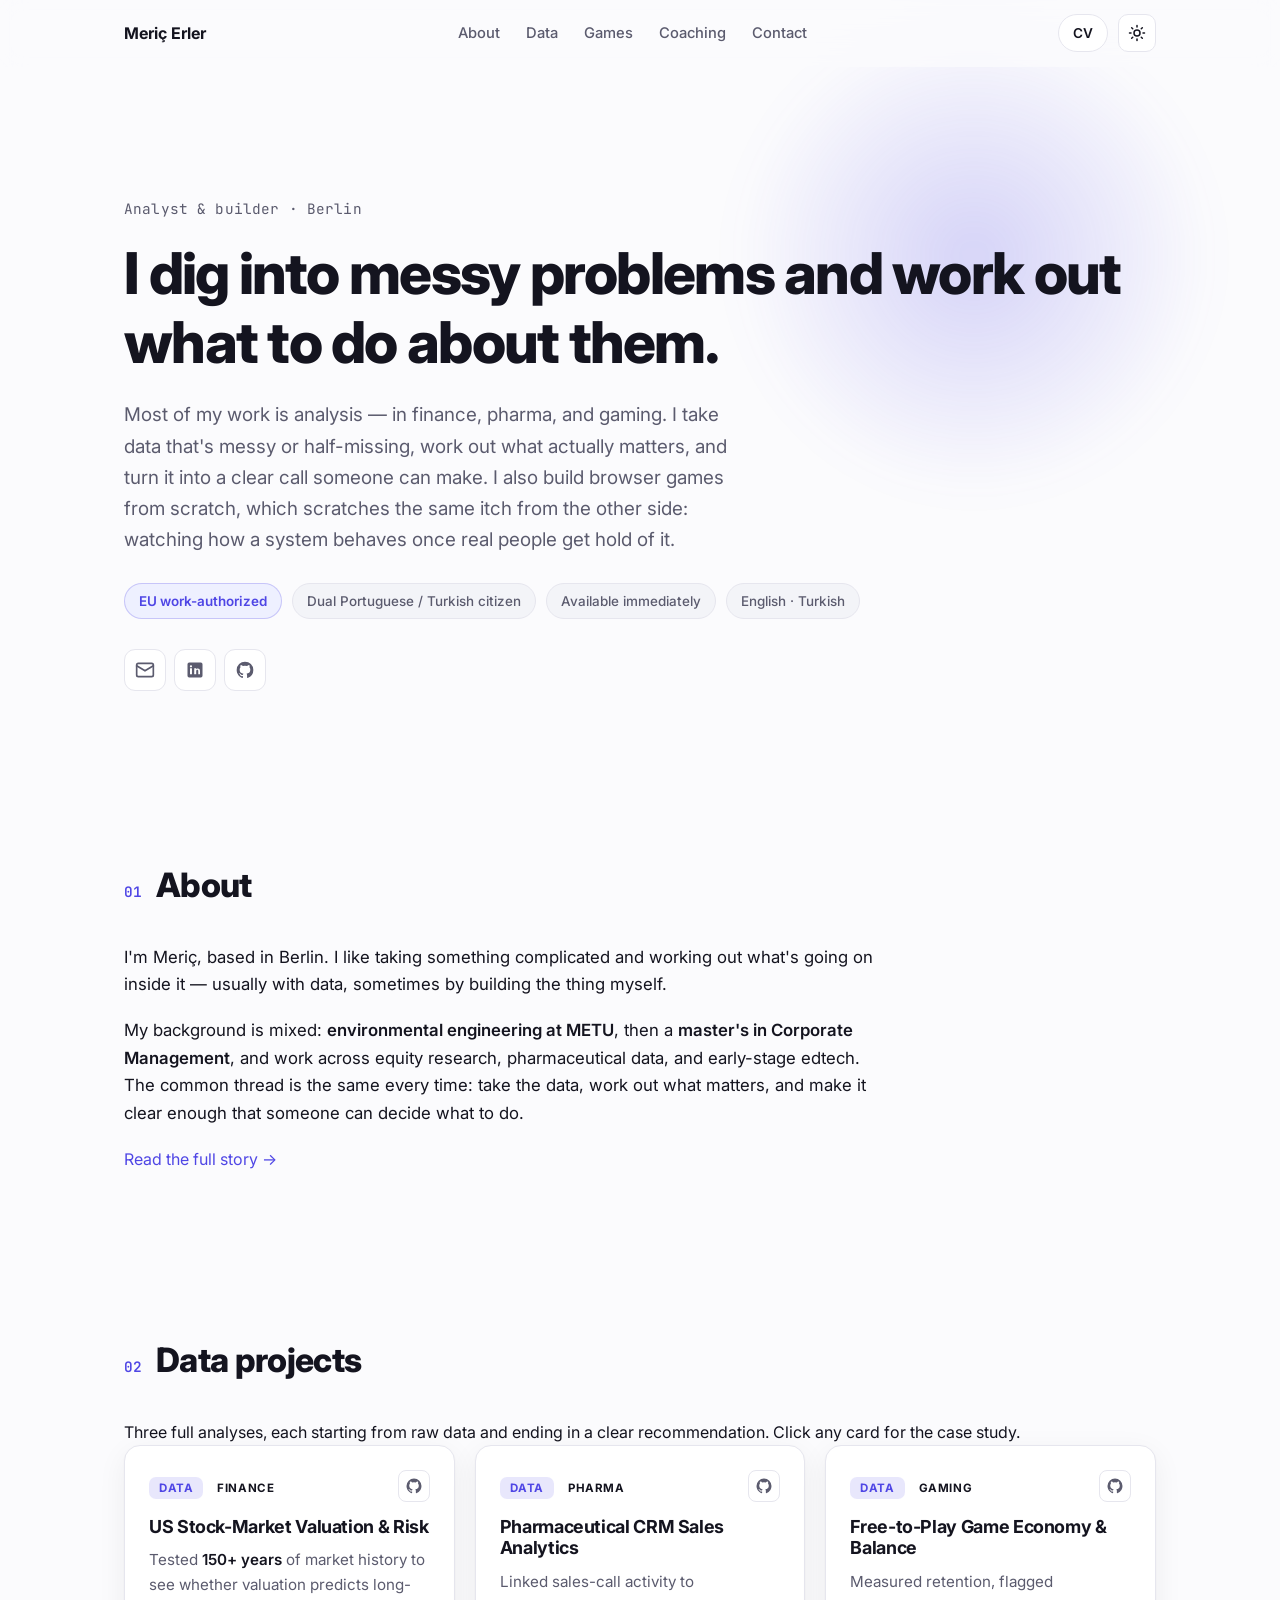
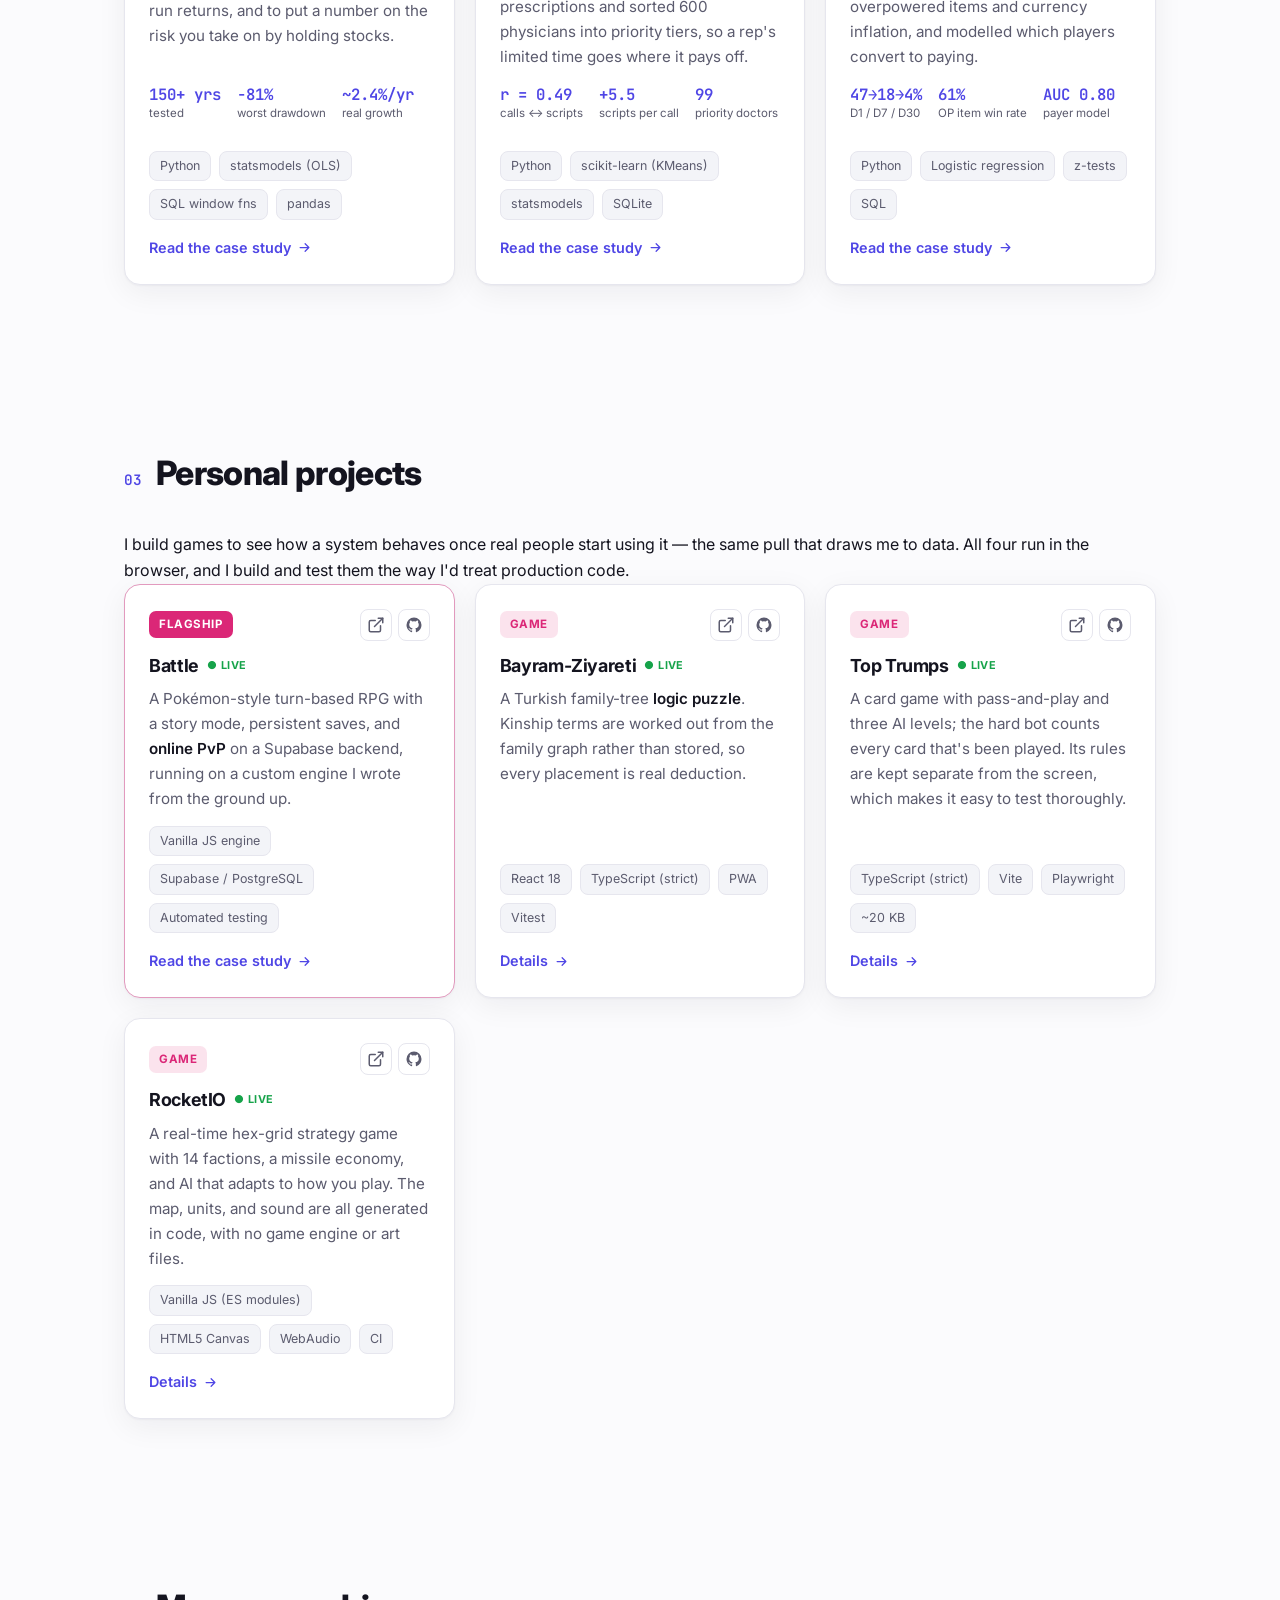
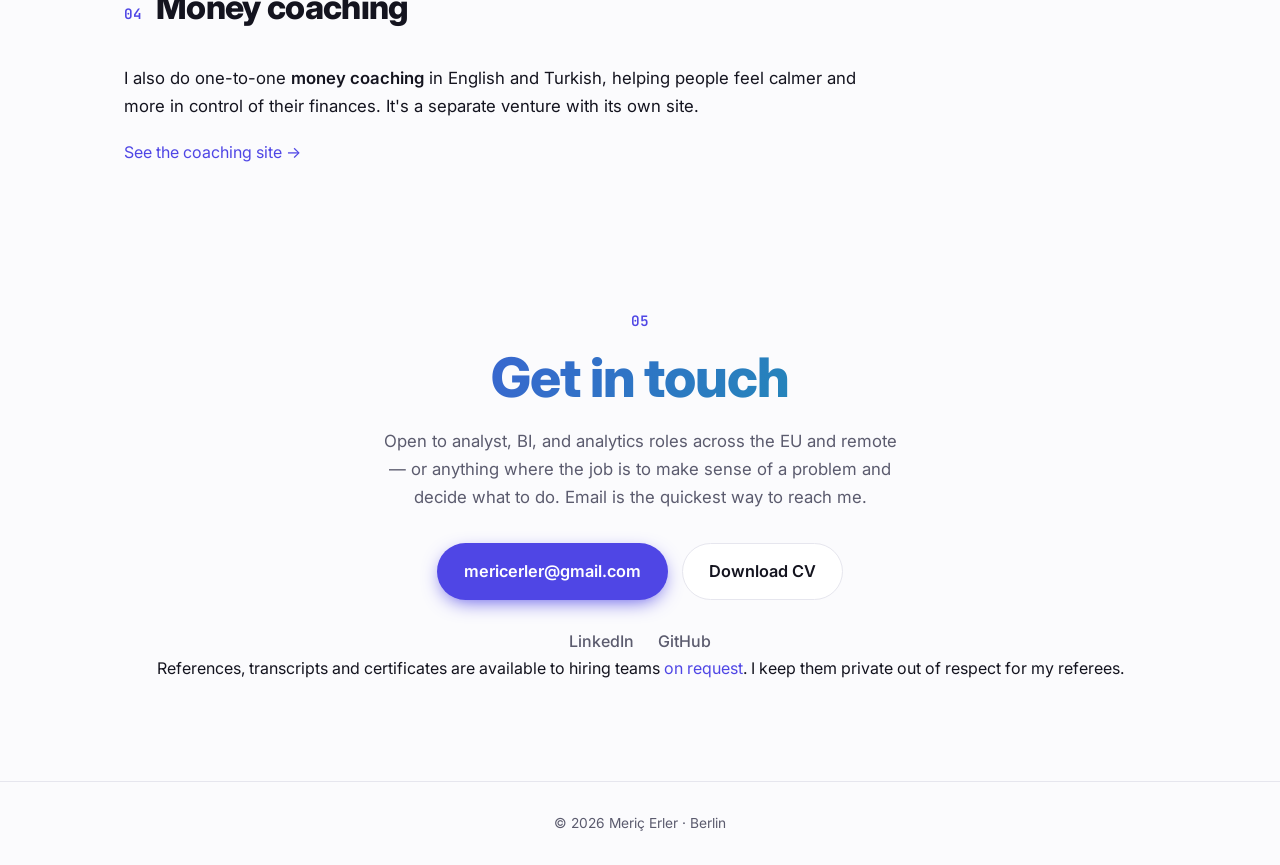
==== index.html @ ad2fe437 "Polish: resilience, CLS, nav consistency, a11y and SEO - Add <noscript> fallback so .reveal content " ====
<!DOCTYPE html>
<html lang="en" data-theme="light">
<head>
  <meta charset="UTF-8" />
  <meta name="viewport" content="width=device-width, initial-scale=1.0" />
  <title>Meriç Erler — Analyst &amp; Builder, Berlin</title>
  <meta name="description" content="Meriç Erler — analyst and builder in Berlin. Case studies in finance, pharma and gaming, plus browser games I design and build from scratch." />
  <meta name="author" content="Meriç Erler" />

  <link rel="canonical" href="https://merogith.github.io/Portfolio/" />

  <meta property="og:title" content="Meriç Erler — Analyst &amp; Builder" />
  <meta property="og:description" content="Berlin-based analyst and builder. Case studies in finance, pharma and gaming, plus browser games I design and build." />
  <meta property="og:type" content="website" />
  <meta property="og:url" content="https://merogith.github.io/Portfolio/" />
  <meta property="og:image" content="https://merogith.github.io/Portfolio/assets/og-portfolio.png" />
  <meta name="twitter:card" content="summary_large_image" />
  <meta name="twitter:title" content="Meriç Erler — Analyst &amp; Builder" />
  <meta name="twitter:description" content="Berlin-based analyst and builder. Case studies in finance, pharma and gaming, plus browser games I design and build." />
  <meta name="twitter:image" content="https://merogith.github.io/Portfolio/assets/og-portfolio.png" />

  <link rel="icon" href="data:image/svg+xml,<svg xmlns='http://www.w3.org/2000/svg' viewBox='0 0 100 100'><rect width='100' height='100' rx='20' fill='%232f6b4f'/><text x='50' y='68' font-family='Georgia,serif' font-size='44' fill='%23faf8f3' text-anchor='middle'>ME</text></svg>" />

  <!-- Set theme before first paint to avoid a flash -->
  <script>try{var t=localStorage.getItem("theme");if(t==="dark"||(!t&&window.matchMedia&&matchMedia("(prefers-color-scheme:dark)").matches)){document.documentElement.setAttribute("data-theme","dark");}}catch(e){}</script>
  <noscript><style>.reveal{opacity:1!important;transform:none!important}</style></noscript>
  <meta name="theme-color" content="#faf8f3" media="(prefers-color-scheme: light)" />
  <meta name="theme-color" content="#141418" media="(prefers-color-scheme: dark)" />

  <link rel="preconnect" href="https://fonts.googleapis.com" />
  <link rel="preconnect" href="https://fonts.gstatic.com" crossorigin />
  <link href="https://fonts.googleapis.com/css2?family=Fraunces:opsz,wght@9..144,400..600&family=Inter:wght@400;500;600;700&family=JetBrains+Mono:wght@500;600&display=swap" rel="stylesheet" />

  <link rel="stylesheet" href="styles.css" />

  <script type="application/ld+json">
  {
    "@context": "https://schema.org",
    "@type": "Person",
    "name": "Meriç Erler",
    "jobTitle": "Analyst & Builder",
    "url": "https://merogith.github.io/Portfolio/",
    "email": "mailto:mericerler@gmail.com",
    "address": { "@type": "PostalAddress", "addressLocality": "Berlin", "addressCountry": "DE" },
    "knowsLanguage": ["en", "tr"],
    "sameAs": [
      "https://www.linkedin.com/in/mericerler",
      "https://github.com/merogith"
    ]
  }
  </script>
</head>
<body>
  <a class="skip-link" href="#main">Skip to content</a>

  <!-- ===== NAV ===== -->
  <header class="nav" id="nav">
    <div class="nav__inner">
      <a href="#hero" class="nav__logo" aria-label="Meriç Erler — home">Meriç&nbsp;Erler</a>

      <nav class="nav__links" id="navLinks" aria-label="Primary">
        <a href="#about">About</a>
        <a href="#work">Data</a>
        <a href="#games">Games</a>
        <a href="#coaching">Coaching</a>
        <a href="#contact">Contact</a>
      </nav>

      <div class="nav__actions">
        <a class="btn btn--ghost btn--sm" href="master-cv.html">CV</a>
        <button class="theme-toggle" id="themeToggle" aria-label="Toggle dark mode" title="Toggle theme">
          <svg class="icon-sun" viewBox="0 0 24 24" width="18" height="18" fill="none" stroke="currentColor" stroke-width="2" stroke-linecap="round"><circle cx="12" cy="12" r="4"/><path d="M12 2v2M12 20v2M4.9 4.9l1.4 1.4M17.7 17.7l1.4 1.4M2 12h2M20 12h2M4.9 19.1l1.4-1.4M17.7 6.3l1.4-1.4"/></svg>
          <svg class="icon-moon" viewBox="0 0 24 24" width="18" height="18" fill="none" stroke="currentColor" stroke-width="2" stroke-linecap="round" stroke-linejoin="round"><path d="M21 12.8A9 9 0 1 1 11.2 3a7 7 0 0 0 9.8 9.8z"/></svg>
        </button>
        <button class="nav__burger" id="navBurger" aria-label="Open menu" aria-expanded="false">
          <span></span><span></span><span></span>
        </button>
      </div>
    </div>
  </header>

  <main id="main">

    <!-- ===== HERO ===== -->
    <section class="hero" id="hero">
      <div class="hero__inner reveal">
        <p class="hero__eyebrow">Analyst &amp; builder · Berlin</p>
        <h1 class="hero__title">
          I dig into messy problems and work out what to do about them.
        </h1>
        <p class="hero__lead">
          Most of my work is analysis — in finance, pharma, and gaming. I take data that's
          messy or half-missing, work out what actually matters, and turn it into a clear call
          someone can make. I also build browser games from scratch, which scratches the same
          itch from the other side: watching how a system behaves once real people get hold of it.
        </p>

        <div class="hero__badges">
          <span class="badge badge--ok">EU work-authorized</span>
          <span class="badge">Dual Portuguese / Turkish citizen</span>
          <span class="badge">Available immediately</span>
          <span class="badge">English · Turkish</span>
        </div>

        <ul class="hero__links" aria-label="Profiles">
          <li><a href="mailto:mericerler@gmail.com" aria-label="Email">
            <svg viewBox="0 0 24 24" width="20" height="20" fill="none" stroke="currentColor" stroke-width="2" stroke-linecap="round" stroke-linejoin="round"><rect x="2" y="4" width="20" height="16" rx="2"/><path d="m22 7-10 6L2 7"/></svg>
          </a></li>
          <li><a href="https://www.linkedin.com/in/mericerler" target="_blank" rel="noopener" aria-label="LinkedIn">
            <svg viewBox="0 0 24 24" width="20" height="20" fill="currentColor"><path d="M19 3a2 2 0 0 1 2 2v14a2 2 0 0 1-2 2H5a2 2 0 0 1-2-2V5a2 2 0 0 1 2-2h14zM8.34 17V9.99H6v7.01h2.34zM7.17 8.96a1.36 1.36 0 1 0 0-2.72 1.36 1.36 0 0 0 0 2.72zM18 17v-3.84c0-2.05-1.1-3-2.56-3-1.18 0-1.71.65-2 1.11V9.99H11.1c.03.66 0 7.01 0 7.01h2.34v-3.91c0-.21.02-.42.08-.57.17-.42.55-.86 1.2-.86.85 0 1.19.64 1.19 1.59V17H18z"/></svg>
          </a></li>
          <li><a href="https://github.com/merogith" target="_blank" rel="noopener" aria-label="GitHub">
            <svg viewBox="0 0 24 24" width="20" height="20" fill="currentColor"><path d="M12 2A10 10 0 0 0 2 12c0 4.42 2.87 8.17 6.84 9.5.5.09.66-.22.66-.48v-1.7c-2.78.6-3.37-1.34-3.37-1.34-.45-1.16-1.11-1.47-1.11-1.47-.91-.62.07-.6.07-.6 1 .07 1.53 1.03 1.53 1.03.89 1.53 2.34 1.09 2.91.83.09-.65.35-1.09.63-1.34-2.22-.25-4.55-1.11-4.55-4.94 0-1.09.39-1.98 1.03-2.68-.1-.25-.45-1.27.1-2.65 0 0 .84-.27 2.75 1.02a9.56 9.56 0 0 1 5 0c1.91-1.29 2.75-1.02 2.75-1.02.55 1.38.2 2.4.1 2.65.64.7 1.03 1.59 1.03 2.68 0 3.84-2.34 4.69-4.57 4.94.36.31.68.92.68 1.85v2.74c0 .27.16.58.67.48A10 10 0 0 0 22 12 10 10 0 0 0 12 2z"/></svg>
          </a></li>
        </ul>
      </div>
    </section>

    <!-- ===== NAV CARDS (jump to the sections below) ===== -->
    <!-- ===== ABOUT (brief → full story) ===== -->
    <section class="section" id="about">
      <div class="section__head reveal">
        <span class="section__num">01</span>
        <h2 class="section__title">About</h2>
      </div>
      <div class="about reveal">
        <div class="about__body">
          <p>
            I'm Meriç, based in Berlin. I like taking something complicated and working out
            what's going on inside it — usually with data, sometimes by building the thing myself.
          </p>
          <p>
            My background is mixed: <strong>environmental engineering at METU</strong>, then a
            <strong>master's in Corporate Management</strong>, and work across equity research,
            pharmaceutical data, and early-stage edtech. The common thread is the same every
            time: take the data, work out what matters, and make it clear enough that someone
            can decide what to do.
          </p>
        </div>
        <p class="about__more"><a class="inline-link" href="about.html">Read the full story →</a></p>
      </div>
    </section>

    <!-- ===== DATA PROJECTS ===== -->
    <section class="section" id="work">
      <div class="section__head reveal">
        <span class="section__num">02</span>
        <h2 class="section__title">Data projects</h2>
      </div>

      <p class="work__intro reveal">
        Three full analyses, each starting from raw data and ending in a clear recommendation.
        Click any card for the case study.
      </p>

      <div class="cards">

        <article class="card reveal">
          <div class="card__top">
            <div class="card__tags">
              <span class="card__tag card__tag--data">Data</span>
              <span class="card__tag card__tag--finance">Finance</span>
            </div>
            <a class="card__ext" href="https://github.com/merogith/DataAnalysis/tree/main/project-3-finance" target="_blank" rel="noopener" aria-label="View on GitHub">
              <svg viewBox="0 0 24 24" width="18" height="18" fill="currentColor"><path d="M12 2A10 10 0 0 0 2 12c0 4.42 2.87 8.17 6.84 9.5.5.09.66-.22.66-.48v-1.7c-2.78.6-3.37-1.34-3.37-1.34-.45-1.16-1.11-1.47-1.11-1.47-.91-.62.07-.6.07-.6 1 .07 1.53 1.03 1.53 1.03.89 1.53 2.34 1.09 2.91.83.09-.65.35-1.09.63-1.34-2.22-.25-4.55-1.11-4.55-4.94 0-1.09.39-1.98 1.03-2.68-.1-.25-.45-1.27.1-2.65 0 0 .84-.27 2.75 1.02a9.56 9.56 0 0 1 5 0c1.91-1.29 2.75-1.02 2.75-1.02.55 1.38.2 2.4.1 2.65.64.7 1.03 1.59 1.03 2.68 0 3.84-2.34 4.69-4.57 4.94.36.31.68.92.68 1.85v2.74c0 .27.16.58.67.48A10 10 0 0 0 22 12 10 10 0 0 0 12 2z"/></svg>
            </a>
          </div>
          <h3 class="card__title"><a href="projects/stock-market.html">US Stock-Market Valuation &amp; Risk</a></h3>
          <p class="card__desc">Tested <strong>150+ years</strong> of market history to see whether valuation predicts long-run returns, and to put a number on the risk you take on by holding stocks.</p>
          <div class="card__stats">
            <span class="stat"><b>150+ yrs</b>tested</span>
            <span class="stat"><b>−81%</b>worst drawdown</span>
            <span class="stat"><b>~2.4%/yr</b>real growth</span>
          </div>
          <ul class="tags tags--sm">
            <li>Python</li><li>statsmodels (OLS)</li><li>SQL window fns</li><li>pandas</li>
          </ul>
          <a class="card__more" href="projects/stock-market.html">Read the case study
            <svg viewBox="0 0 24 24" width="15" height="15" fill="none" stroke="currentColor" stroke-width="2" stroke-linecap="round" stroke-linejoin="round"><path d="M5 12h14M13 6l6 6-6 6"/></svg>
          </a>
        </article>

        <article class="card reveal">
          <div class="card__top">
            <div class="card__tags">
              <span class="card__tag card__tag--data">Data</span>
              <span class="card__tag card__tag--pharma">Pharma</span>
            </div>
            <a class="card__ext" href="https://github.com/merogith/DataAnalysis/tree/main/project-1-pharma-crm" target="_blank" rel="noopener" aria-label="View on GitHub">
              <svg viewBox="0 0 24 24" width="18" height="18" fill="currentColor"><path d="M12 2A10 10 0 0 0 2 12c0 4.42 2.87 8.17 6.84 9.5.5.09.66-.22.66-.48v-1.7c-2.78.6-3.37-1.34-3.37-1.34-.45-1.16-1.11-1.47-1.11-1.47-.91-.62.07-.6.07-.6 1 .07 1.53 1.03 1.53 1.03.89 1.53 2.34 1.09 2.91.83.09-.65.35-1.09.63-1.34-2.22-.25-4.55-1.11-4.55-4.94 0-1.09.39-1.98 1.03-2.68-.1-.25-.45-1.27.1-2.65 0 0 .84-.27 2.75 1.02a9.56 9.56 0 0 1 5 0c1.91-1.29 2.75-1.02 2.75-1.02.55 1.38.2 2.4.1 2.65.64.7 1.03 1.59 1.03 2.68 0 3.84-2.34 4.69-4.57 4.94.36.31.68.92.68 1.85v2.74c0 .27.16.58.67.48A10 10 0 0 0 22 12 10 10 0 0 0 12 2z"/></svg>
            </a>
          </div>
          <h3 class="card__title"><a href="projects/pharma-crm.html">Pharmaceutical CRM Sales Analytics</a></h3>
          <p class="card__desc">Linked sales-call activity to prescriptions and sorted 600 physicians into priority tiers, so a rep's limited time goes where it pays off.</p>
          <div class="card__stats">
            <span class="stat"><b>r = 0.49</b>calls ↔ scripts</span>
            <span class="stat"><b>+5.5</b>scripts per call</span>
            <span class="stat"><b>99</b>priority doctors</span>
          </div>
          <ul class="tags tags--sm">
            <li>Python</li><li>scikit-learn (KMeans)</li><li>statsmodels</li><li>SQLite</li>
          </ul>
          <a class="card__more" href="projects/pharma-crm.html">Read the case study
            <svg viewBox="0 0 24 24" width="15" height="15" fill="none" stroke="currentColor" stroke-width="2" stroke-linecap="round" stroke-linejoin="round"><path d="M5 12h14M13 6l6 6-6 6"/></svg>
          </a>
        </article>

        <article class="card reveal">
          <div class="card__top">
            <div class="card__tags">
              <span class="card__tag card__tag--data">Data</span>
              <span class="card__tag card__tag--gaming">Gaming</span>
            </div>
            <a class="card__ext" href="https://github.com/merogith/DataAnalysis/tree/main/project-2-game-economy" target="_blank" rel="noopener" aria-label="View on GitHub">
              <svg viewBox="0 0 24 24" width="18" height="18" fill="currentColor"><path d="M12 2A10 10 0 0 0 2 12c0 4.42 2.87 8.17 6.84 9.5.5.09.66-.22.66-.48v-1.7c-2.78.6-3.37-1.34-3.37-1.34-.45-1.16-1.11-1.47-1.11-1.47-.91-.62.07-.6.07-.6 1 .07 1.53 1.03 1.53 1.03.89 1.53 2.34 1.09 2.91.83.09-.65.35-1.09.63-1.34-2.22-.25-4.55-1.11-4.55-4.94 0-1.09.39-1.98 1.03-2.68-.1-.25-.45-1.27.1-2.65 0 0 .84-.27 2.75 1.02a9.56 9.56 0 0 1 5 0c1.91-1.29 2.75-1.02 2.75-1.02.55 1.38.2 2.4.1 2.65.64.7 1.03 1.59 1.03 2.68 0 3.84-2.34 4.69-4.57 4.94.36.31.68.92.68 1.85v2.74c0 .27.16.58.67.48A10 10 0 0 0 22 12 10 10 0 0 0 12 2z"/></svg>
            </a>
          </div>
          <h3 class="card__title"><a href="projects/game-economy.html">Free-to-Play Game Economy &amp; Balance</a></h3>
          <p class="card__desc">Measured retention, flagged overpowered items and currency inflation, and modelled which players convert to paying.</p>
          <div class="card__stats">
            <span class="stat"><b>47→18→4%</b>D1 / D7 / D30</span>
            <span class="stat"><b>61%</b>OP item win rate</span>
            <span class="stat"><b>AUC 0.80</b>payer model</span>
          </div>
          <ul class="tags tags--sm">
            <li>Python</li><li>Logistic regression</li><li>z-tests</li><li>SQL</li>
          </ul>
          <a class="card__more" href="projects/game-economy.html">Read the case study
            <svg viewBox="0 0 24 24" width="15" height="15" fill="none" stroke="currentColor" stroke-width="2" stroke-linecap="round" stroke-linejoin="round"><path d="M5 12h14M13 6l6 6-6 6"/></svg>
          </a>
        </article>
      </div>
    </section>

    <!-- ===== PERSONAL PROJECTS / GAMES ===== -->
    <section class="section" id="games">
      <div class="section__head reveal">
        <span class="section__num">03</span>
        <h2 class="section__title">Personal projects</h2>
      </div>
      <p class="work__intro reveal">
        I build games to see how a system behaves once real people start using it — the same
        pull that draws me to data. All four run in the browser, and I build and test them the
        way I'd treat production code.
      </p>
      <div class="cards">

        <article class="card card--flagship reveal">
          <div class="card__top">
            <span class="card__tag card__tag--game">Flagship</span>
            <div class="card__links">
              <a class="card__ext" href="https://merogith.github.io/battle/battle.html" target="_blank" rel="noopener" aria-label="Play live demo">
                <svg viewBox="0 0 24 24" width="18" height="18" fill="none" stroke="currentColor" stroke-width="2" stroke-linecap="round" stroke-linejoin="round"><path d="M18 13v6a2 2 0 0 1-2 2H5a2 2 0 0 1-2-2V8a2 2 0 0 1 2-2h6"/><path d="M15 3h6v6"/><path d="M10 14 21 3"/></svg>
              </a>
              <a class="card__ext" href="https://github.com/merogith/battle" target="_blank" rel="noopener" aria-label="View on GitHub">
                <svg viewBox="0 0 24 24" width="18" height="18" fill="currentColor"><path d="M12 2A10 10 0 0 0 2 12c0 4.42 2.87 8.17 6.84 9.5.5.09.66-.22.66-.48v-1.7c-2.78.6-3.37-1.34-3.37-1.34-.45-1.16-1.11-1.47-1.11-1.47-.91-.62.07-.6.07-.6 1 .07 1.53 1.03 1.53 1.03.89 1.53 2.34 1.09 2.91.83.09-.65.35-1.09.63-1.34-2.22-.25-4.55-1.11-4.55-4.94 0-1.09.39-1.98 1.03-2.68-.1-.25-.45-1.27.1-2.65 0 0 .84-.27 2.75 1.02a9.56 9.56 0 0 1 5 0c1.91-1.29 2.75-1.02 2.75-1.02.55 1.38.2 2.4.1 2.65.64.7 1.03 1.59 1.03 2.68 0 3.84-2.34 4.69-4.57 4.94.36.31.68.92.68 1.85v2.74c0 .27.16.58.67.48A10 10 0 0 0 22 12 10 10 0 0 0 12 2z"/></svg>
              </a>
            </div>
          </div>
          <h4 class="card__title"><a href="projects/battle.html">Battle</a> <span class="card__live">● live</span></h4>
          <p class="card__desc">A Pokémon-style turn-based RPG with a story mode, persistent saves, and <strong>online PvP</strong> on a Supabase backend, running on a custom engine I wrote from the ground up.</p>
          <ul class="tags tags--sm">
            <li>Vanilla JS engine</li><li>Supabase / PostgreSQL</li><li>Automated testing</li>
          </ul>
          <a class="card__more" href="projects/battle.html">Read the case study
            <svg viewBox="0 0 24 24" width="15" height="15" fill="none" stroke="currentColor" stroke-width="2" stroke-linecap="round" stroke-linejoin="round"><path d="M5 12h14M13 6l6 6-6 6"/></svg>
          </a>
        </article>

        <article class="card reveal">
          <div class="card__top">
            <span class="card__tag card__tag--game">Game</span>
            <div class="card__links">
              <a class="card__ext" href="https://merogith.github.io/Bayram-Ziyareti/" target="_blank" rel="noopener" aria-label="Play live demo">
                <svg viewBox="0 0 24 24" width="18" height="18" fill="none" stroke="currentColor" stroke-width="2" stroke-linecap="round" stroke-linejoin="round"><path d="M18 13v6a2 2 0 0 1-2 2H5a2 2 0 0 1-2-2V8a2 2 0 0 1 2-2h6"/><path d="M15 3h6v6"/><path d="M10 14 21 3"/></svg>
              </a>
              <a class="card__ext" href="https://github.com/merogith/Bayram-Ziyareti" target="_blank" rel="noopener" aria-label="View on GitHub">
                <svg viewBox="0 0 24 24" width="18" height="18" fill="currentColor"><path d="M12 2A10 10 0 0 0 2 12c0 4.42 2.87 8.17 6.84 9.5.5.09.66-.22.66-.48v-1.7c-2.78.6-3.37-1.34-3.37-1.34-.45-1.16-1.11-1.47-1.11-1.47-.91-.62.07-.6.07-.6 1 .07 1.53 1.03 1.53 1.03.89 1.53 2.34 1.09 2.91.83.09-.65.35-1.09.63-1.34-2.22-.25-4.55-1.11-4.55-4.94 0-1.09.39-1.98 1.03-2.68-.1-.25-.45-1.27.1-2.65 0 0 .84-.27 2.75 1.02a9.56 9.56 0 0 1 5 0c1.91-1.29 2.75-1.02 2.75-1.02.55 1.38.2 2.4.1 2.65.64.7 1.03 1.59 1.03 2.68 0 3.84-2.34 4.69-4.57 4.94.36.31.68.92.68 1.85v2.74c0 .27.16.58.67.48A10 10 0 0 0 22 12 10 10 0 0 0 12 2z"/></svg>
              </a>
            </div>
          </div>
          <h4 class="card__title"><a href="projects/bayram-ziyareti.html">Bayram-Ziyareti</a> <span class="card__live">● live</span></h4>
          <p class="card__desc">A Turkish family-tree <strong>logic puzzle</strong>. Kinship terms are worked out from the family graph rather than stored, so every placement is real deduction.</p>
          <ul class="tags tags--sm">
            <li>React 18</li><li>TypeScript (strict)</li><li>PWA</li><li>Vitest</li>
          </ul>
          <a class="card__more" href="projects/bayram-ziyareti.html">Details
            <svg viewBox="0 0 24 24" width="15" height="15" fill="none" stroke="currentColor" stroke-width="2" stroke-linecap="round" stroke-linejoin="round"><path d="M5 12h14M13 6l6 6-6 6"/></svg>
          </a>
        </article>

        <article class="card reveal">
          <div class="card__top">
            <span class="card__tag card__tag--game">Game</span>
            <div class="card__links">
              <a class="card__ext" href="https://merogith.github.io/Toptrumps/" target="_blank" rel="noopener" aria-label="Play live demo">
                <svg viewBox="0 0 24 24" width="18" height="18" fill="none" stroke="currentColor" stroke-width="2" stroke-linecap="round" stroke-linejoin="round"><path d="M18 13v6a2 2 0 0 1-2 2H5a2 2 0 0 1-2-2V8a2 2 0 0 1 2-2h6"/><path d="M15 3h6v6"/><path d="M10 14 21 3"/></svg>
              </a>
              <a class="card__ext" href="https://github.com/merogith/Toptrumps" target="_blank" rel="noopener" aria-label="View on GitHub">
                <svg viewBox="0 0 24 24" width="18" height="18" fill="currentColor"><path d="M12 2A10 10 0 0 0 2 12c0 4.42 2.87 8.17 6.84 9.5.5.09.66-.22.66-.48v-1.7c-2.78.6-3.37-1.34-3.37-1.34-.45-1.16-1.11-1.47-1.11-1.47-.91-.62.07-.6.07-.6 1 .07 1.53 1.03 1.53 1.03.89 1.53 2.34 1.09 2.91.83.09-.65.35-1.09.63-1.34-2.22-.25-4.55-1.11-4.55-4.94 0-1.09.39-1.98 1.03-2.68-.1-.25-.45-1.27.1-2.65 0 0 .84-.27 2.75 1.02a9.56 9.56 0 0 1 5 0c1.91-1.29 2.75-1.02 2.75-1.02.55 1.38.2 2.4.1 2.65.64.7 1.03 1.59 1.03 2.68 0 3.84-2.34 4.69-4.57 4.94.36.31.68.92.68 1.85v2.74c0 .27.16.58.67.48A10 10 0 0 0 22 12 10 10 0 0 0 12 2z"/></svg>
              </a>
            </div>
          </div>
          <h4 class="card__title"><a href="projects/toptrumps.html">Top Trumps</a> <span class="card__live">● live</span></h4>
          <p class="card__desc">A card game with pass-and-play and three AI levels; the hard bot counts every card that's been played. Its rules are kept separate from the screen, which makes it easy to test thoroughly.</p>
          <ul class="tags tags--sm">
            <li>TypeScript (strict)</li><li>Vite</li><li>Playwright</li><li>~20 KB</li>
          </ul>
          <a class="card__more" href="projects/toptrumps.html">Details
            <svg viewBox="0 0 24 24" width="15" height="15" fill="none" stroke="currentColor" stroke-width="2" stroke-linecap="round" stroke-linejoin="round"><path d="M5 12h14M13 6l6 6-6 6"/></svg>
          </a>
        </article>

        <article class="card reveal">
          <div class="card__top">
            <span class="card__tag card__tag--game">Game</span>
            <div class="card__links">
              <a class="card__ext" href="https://merogith.github.io/rocketio/" target="_blank" rel="noopener" aria-label="Play live demo">
                <svg viewBox="0 0 24 24" width="18" height="18" fill="none" stroke="currentColor" stroke-width="2" stroke-linecap="round" stroke-linejoin="round"><path d="M18 13v6a2 2 0 0 1-2 2H5a2 2 0 0 1-2-2V8a2 2 0 0 1 2-2h6"/><path d="M15 3h6v6"/><path d="M10 14 21 3"/></svg>
              </a>
              <a class="card__ext" href="https://github.com/merogith/rocketio" target="_blank" rel="noopener" aria-label="View on GitHub">
                <svg viewBox="0 0 24 24" width="18" height="18" fill="currentColor"><path d="M12 2A10 10 0 0 0 2 12c0 4.42 2.87 8.17 6.84 9.5.5.09.66-.22.66-.48v-1.7c-2.78.6-3.37-1.34-3.37-1.34-.45-1.16-1.11-1.47-1.11-1.47-.91-.62.07-.6.07-.6 1 .07 1.53 1.03 1.53 1.03.89 1.53 2.34 1.09 2.91.83.09-.65.35-1.09.63-1.34-2.22-.25-4.55-1.11-4.55-4.94 0-1.09.39-1.98 1.03-2.68-.1-.25-.45-1.27.1-2.65 0 0 .84-.27 2.75 1.02a9.56 9.56 0 0 1 5 0c1.91-1.29 2.75-1.02 2.75-1.02.55 1.38.2 2.4.1 2.65.64.7 1.03 1.59 1.03 2.68 0 3.84-2.34 4.69-4.57 4.94.36.31.68.92.68 1.85v2.74c0 .27.16.58.67.48A10 10 0 0 0 22 12 10 10 0 0 0 12 2z"/></svg>
              </a>
            </div>
          </div>
          <h4 class="card__title"><a href="projects/rocketio.html">RocketIO</a> <span class="card__live">● live</span></h4>
          <p class="card__desc">A real-time hex-grid strategy game with 14 factions, a missile economy, and AI that adapts to how you play. The map, units, and sound are all generated in code, with no game engine or art files.</p>
          <ul class="tags tags--sm">
            <li>Vanilla JS (ES modules)</li><li>HTML5 Canvas</li><li>WebAudio</li><li>CI</li>
          </ul>
          <a class="card__more" href="projects/rocketio.html">Details
            <svg viewBox="0 0 24 24" width="15" height="15" fill="none" stroke="currentColor" stroke-width="2" stroke-linecap="round" stroke-linejoin="round"><path d="M5 12h14M13 6l6 6-6 6"/></svg>
          </a>
        </article>
      </div>
    </section>

    <!-- ===== FINANCIAL COACHING (brief mention; full site is separate) ===== -->
    <section class="section" id="coaching">
      <div class="section__head reveal">
        <span class="section__num">04</span>
        <h2 class="section__title">Money coaching</h2>
      </div>
      <div class="about reveal">
        <div class="about__body">
          <p>
            I also do one-to-one <strong>money coaching</strong> in English and Turkish, helping
            people feel calmer and more in control of their finances. It's a separate venture
            with its own site.
          </p>
        </div>
        <p class="about__more"><a class="inline-link" href="https://merogith.github.io/Coaching/" target="_blank" rel="noopener">See the coaching site →</a></p>
      </div>
    </section>

    <!-- ===== CONTACT ===== -->
    <section class="section section--contact" id="contact">
      <div class="contact reveal">
        <span class="section__num">05</span>
        <h2 class="contact__title">Get in touch</h2>
        <p class="contact__lead">
          Open to analyst, BI, and analytics roles across the EU and remote — or anything where
          the job is to make sense of a problem and decide what to do. Email is the quickest way
          to reach me.
        </p>
        <div class="contact__actions">
          <a class="btn btn--primary btn--lg" href="mailto:mericerler@gmail.com">mericerler@gmail.com</a>
          <a class="btn btn--ghost btn--lg" href="assets/CV_Meric_Erler.pdf" target="_blank" rel="noopener">Download CV</a>
        </div>
        <ul class="contact__links">
          <li><a href="https://www.linkedin.com/in/mericerler" target="_blank" rel="noopener">LinkedIn</a></li>
          <li><a href="https://github.com/merogith" target="_blank" rel="noopener">GitHub</a></li>
        </ul>
        <p class="contact__fineprint">
          References, transcripts and certificates are available to hiring teams
          <a class="inline-link" href="mailto:mericerler@gmail.com?subject=Document%20request">on request</a>.
          I keep them private out of respect for my referees.
        </p>
      </div>
    </section>
  </main>

  <footer class="footer">
    <p>© <span id="year">2026</span> Meriç Erler · Berlin</p>
  </footer>

  <script src="script.js" defer></script>
</body>
</html>
---- styles.css ----
/* ============================================================
   Meriç Erler — portfolio
   Vanilla CSS, no build step. Themeable via CSS variables.
   ============================================================ */

:root {
  --bg: #fbfbfd;
  --surface: #ffffff;
  --surface-2: #f3f4f8;
  --text: #14141f;
  --muted: #5b5b6e;
  --border: #e6e6ee;
  --accent: #4f46e5;
  --accent-soft: #eef0ff;
  --accent-2: #0ea5a4;
  --data: #4f46e5;
  --game: #db2777;
  --research: #0ea5a4;
  --eng: #d97706;
  --shadow: 0 1px 2px rgba(20,20,40,.04), 0 8px 30px rgba(20,20,40,.06);
  --shadow-lg: 0 12px 40px rgba(20,20,40,.12);

  --max: 1080px;
  --radius: 16px;
  --radius-sm: 10px;
  --font: "Inter", system-ui, -apple-system, "Segoe UI", Roboto, sans-serif;
  --mono: "JetBrains Mono", ui-monospace, "SFMono-Regular", Menlo, monospace;
}

[data-theme="dark"] {
  --bg: #0c0c14;
  --surface: #14141f;
  --surface-2: #1b1b2a;
  --text: #ecedf5;
  --muted: #9a9ab0;
  --border: #25253a;
  --accent: #818cf8;
  --accent-soft: #1d1d36;
  --accent-2: #2dd4bf;
  --data: #818cf8;
  --game: #f472b6;
  --research: #2dd4bf;
  --eng: #fbbf24;
  --shadow: 0 1px 2px rgba(0,0,0,.3), 0 8px 30px rgba(0,0,0,.35);
  --shadow-lg: 0 12px 40px rgba(0,0,0,.5);
}

* { box-sizing: border-box; margin: 0; padding: 0; }

html { scroll-behavior: smooth; scroll-padding-top: 90px; }

body {
  font-family: var(--font);
  background: var(--bg);
  color: var(--text);
  line-height: 1.65;
  -webkit-font-smoothing: antialiased;
  text-rendering: optimizeLegibility;
  transition: background .3s ease, color .3s ease;
}

@media (prefers-reduced-motion: reduce) {
  html { scroll-behavior: auto; }
  * { transition: none !important; animation: none !important; }
}

a { color: inherit; text-decoration: none; }
h1, h2, h3, h4 { line-height: 1.2; letter-spacing: -0.02em; }

.skip-link {
  position: absolute; left: -999px; top: 0; z-index: 1000;
  background: var(--accent); color: #fff; padding: 10px 16px; border-radius: 0 0 8px 0;
}
.skip-link:focus { left: 0; }

.grad {
  background: linear-gradient(120deg, var(--accent), var(--accent-2));
  -webkit-background-clip: text; background-clip: text;
  -webkit-text-fill-color: transparent; color: transparent;
}

/* ===== Buttons ===== */
.btn {
  display: inline-flex; align-items: center; gap: 8px;
  padding: 11px 20px; border-radius: 999px;
  font-weight: 600; font-size: .95rem; cursor: pointer;
  border: 1px solid transparent; transition: transform .15s ease, box-shadow .2s ease, background .2s ease, border-color .2s ease;
  white-space: nowrap;
}
.btn:active { transform: translateY(1px); }
.btn--primary { background: var(--accent); color: #fff; box-shadow: 0 6px 20px -6px var(--accent); }
.btn--primary:hover { transform: translateY(-2px); box-shadow: 0 12px 26px -8px var(--accent); }
.btn--ghost { background: var(--surface); color: var(--text); border-color: var(--border); }
.btn--ghost:hover { border-color: var(--accent); color: var(--accent); transform: translateY(-2px); }
.btn--sm { padding: 7px 14px; font-size: .85rem; }
.btn--lg { padding: 14px 26px; font-size: 1.02rem; }

/* ===== Nav ===== */
.nav {
  position: sticky; top: 0; z-index: 100;
  backdrop-filter: saturate(160%) blur(12px);
  background: color-mix(in srgb, var(--bg) 82%, transparent);
  border-bottom: 1px solid transparent;
  transition: border-color .3s ease, background .3s ease;
}
.nav.is-scrolled { border-bottom-color: var(--border); }
.nav__inner {
  max-width: var(--max); margin: 0 auto; padding: 14px 24px;
  display: flex; align-items: center; justify-content: space-between; gap: 20px;
}
.nav__logo { display: flex; align-items: center; gap: 10px; font-weight: 700; }
.nav__mark {
  display: grid; place-items: center; width: 34px; height: 34px; border-radius: 9px;
  background: linear-gradient(135deg, var(--accent), var(--accent-2)); color: #fff;
  font-size: .82rem; font-weight: 800; letter-spacing: .02em;
}
.nav__links { display: flex; gap: 26px; }
.nav__links a {
  font-size: .92rem; color: var(--muted); font-weight: 500; position: relative; padding: 4px 0;
}
.nav__links a:hover { color: var(--text); }
.nav__links a::after {
  content: ""; position: absolute; left: 0; bottom: -2px; height: 2px; width: 0;
  background: var(--accent); transition: width .25s ease;
}
.nav__links a:hover::after { width: 100%; }
.nav__actions { display: flex; align-items: center; gap: 10px; }

.theme-toggle {
  display: grid; place-items: center; width: 38px; height: 38px;
  border-radius: 10px; border: 1px solid var(--border); background: var(--surface);
  color: var(--text); cursor: pointer; transition: border-color .2s, color .2s;
}
.theme-toggle:hover { border-color: var(--accent); color: var(--accent); }
.icon-moon { display: none; }
[data-theme="dark"] .icon-sun { display: none; }
[data-theme="dark"] .icon-moon { display: block; }

.nav__burger { display: none; flex-direction: column; gap: 5px; background: none; border: 0; cursor: pointer; padding: 8px; }
.nav__burger span { width: 22px; height: 2px; background: var(--text); border-radius: 2px; transition: .25s; }
.nav__burger[aria-expanded="true"] span:nth-child(1) { transform: translateY(7px) rotate(45deg); }
.nav__burger[aria-expanded="true"] span:nth-child(2) { opacity: 0; }
.nav__burger[aria-expanded="true"] span:nth-child(3) { transform: translateY(-7px) rotate(-45deg); }

/* ===== Layout ===== */
.section { max-width: var(--max); margin: 0 auto; padding: 84px 24px; }
.section__head { display: flex; align-items: baseline; gap: 14px; margin-bottom: 38px; }
.section__num { font-family: var(--mono); color: var(--accent); font-size: .9rem; font-weight: 600; }
.section__title { font-size: clamp(1.6rem, 3.5vw, 2.1rem); font-weight: 800; }

/* ===== Hero ===== */
.hero {
  max-width: var(--max); margin: 0 auto; padding: clamp(70px, 11vw, 130px) 24px clamp(50px, 8vw, 90px);
  position: relative;
}
.hero::before {
  content: ""; position: absolute; top: -10%; right: -5%; width: 520px; height: 520px;
  background: radial-gradient(circle, color-mix(in srgb, var(--accent) 22%, transparent), transparent 65%);
  z-index: -1; filter: blur(20px); pointer-events: none;
}
.hero__eyebrow { font-family: var(--mono); color: var(--muted); font-size: .9rem; margin-bottom: 18px; letter-spacing: .01em; }
.hero__title { font-size: clamp(2rem, 5.6vw, 3.6rem); font-weight: 800; letter-spacing: -0.03em; }
.hero__lead { max-width: 620px; margin-top: 22px; font-size: clamp(1.02rem, 1.6vw, 1.18rem); color: var(--muted); }

.hero__badges { display: flex; flex-wrap: wrap; gap: 10px; margin-top: 28px; }
.badge {
  font-size: .84rem; font-weight: 500; padding: 6px 14px; border-radius: 999px;
  background: var(--surface-2); color: var(--muted); border: 1px solid var(--border);
}
.badge--ok { background: var(--accent-soft); color: var(--accent); border-color: color-mix(in srgb, var(--accent) 25%, transparent); font-weight: 600; }

.hero__cta { display: flex; flex-wrap: wrap; gap: 12px; margin-top: 34px; }

.hero__links { display: flex; gap: 8px; margin-top: 30px; list-style: none; }
.hero__links a {
  display: grid; place-items: center; width: 42px; height: 42px; border-radius: 11px;
  background: var(--surface); border: 1px solid var(--border); color: var(--muted);
  transition: transform .15s, color .2s, border-color .2s;
}
.hero__links a:hover { color: var(--accent); border-color: var(--accent); transform: translateY(-2px); }

/* ===== About ===== */
.about { display: block; }
.about__body { max-width: 760px; }
.about__body p { margin-bottom: 18px; font-size: 1.05rem; }
.about__body strong { color: var(--text); font-weight: 600; }

/* ===== Skills ===== */
.skills { display: grid; grid-template-columns: repeat(2, 1fr); gap: 22px; }
.skill-group {
  background: var(--surface); border: 1px solid var(--border); border-radius: var(--radius);
  padding: 24px; box-shadow: var(--shadow);
}
.skill-group h3 { font-size: 1.05rem; margin-bottom: 16px; color: var(--accent); }
.tags { list-style: none; display: flex; flex-wrap: wrap; gap: 8px; }
.tags li {
  font-size: .85rem; padding: 6px 12px; border-radius: 8px;
  background: var(--surface-2); color: var(--text); border: 1px solid var(--border);
}
.tags--sm li { font-size: .78rem; padding: 4px 10px; color: var(--muted); }

/* ===== Timeline ===== */
.timeline { list-style: none; position: relative; margin-left: 6px; }
.timeline::before {
  content: ""; position: absolute; left: 0; top: 8px; bottom: 8px; width: 2px; background: var(--border);
}
.tl { display: grid; grid-template-columns: 170px 1fr; gap: 28px; padding: 0 0 36px 28px; position: relative; }
.tl::before {
  content: ""; position: absolute; left: -5px; top: 7px; width: 12px; height: 12px; border-radius: 50%;
  background: var(--accent); border: 3px solid var(--bg); box-shadow: 0 0 0 1px var(--accent);
}
.tl__when { font-family: var(--mono); font-size: .82rem; color: var(--muted); padding-top: 2px; }
.tl__what h3 { font-size: 1.12rem; display: flex; align-items: center; gap: 10px; flex-wrap: wrap; }
.tl__type {
  font-family: var(--font); font-size: .7rem; font-weight: 600; text-transform: uppercase; letter-spacing: .04em;
  padding: 3px 9px; border-radius: 6px; background: var(--accent-soft); color: var(--accent);
}
.tl__org { color: var(--muted); font-size: .92rem; margin: 2px 0 10px; }
.tl__what ul { margin-left: 18px; }
.tl__what li { margin-bottom: 6px; color: var(--muted); }
.tl__what li strong, .tl__what p strong { color: var(--text); font-weight: 600; }

/* ===== Work / Cards ===== */
.work__group {
  font-size: 1.18rem; margin: 46px 0 22px; font-weight: 700;
}
.work__group:first-of-type { margin-top: 8px; }
.work__group span { color: var(--muted); font-weight: 400; font-size: .92rem; }

.cards { display: grid; grid-template-columns: repeat(3, 1fr); gap: 20px; }
.cards--2 { grid-template-columns: repeat(2, 1fr); }

.card {
  background: var(--surface); border: 1px solid var(--border); border-radius: var(--radius);
  padding: 24px; box-shadow: var(--shadow); display: flex; flex-direction: column;
  transition: transform .2s ease, box-shadow .25s ease, border-color .2s ease;
}
.card:hover { transform: translateY(-4px); box-shadow: var(--shadow-lg); border-color: color-mix(in srgb, var(--accent) 35%, var(--border)); }
.card--feature { padding: 28px; }

.card__top { display: flex; align-items: center; justify-content: space-between; margin-bottom: 14px; }
.card__links { display: flex; gap: 6px; }
.card__tag {
  font-size: .72rem; font-weight: 700; text-transform: uppercase; letter-spacing: .05em;
  padding: 4px 10px; border-radius: 7px;
}
.card__tag--data { background: color-mix(in srgb, var(--data) 13%, transparent); color: var(--data); }
.card__tag--game { background: color-mix(in srgb, var(--game) 13%, transparent); color: var(--game); }
.card__tag--research { background: color-mix(in srgb, var(--research) 14%, transparent); color: var(--research); }
.card__tag--eng { background: color-mix(in srgb, var(--eng) 15%, transparent); color: var(--eng); }
.card__ext {
  display: grid; place-items: center; width: 32px; height: 32px; border-radius: 8px;
  color: var(--muted); border: 1px solid var(--border); transition: color .2s, border-color .2s, transform .15s;
}
.card__ext:hover { color: var(--accent); border-color: var(--accent); transform: translateY(-1px); }

.card__title { font-size: 1.12rem; margin-bottom: 10px; display: flex; align-items: center; gap: 8px; flex-wrap: wrap; }
.card__sub { font-size: .72rem; font-weight: 500; color: var(--muted); text-transform: uppercase; letter-spacing: .04em; }
.card__live { font-size: .68rem; font-weight: 700; color: #16a34a; text-transform: uppercase; letter-spacing: .04em; }
[data-theme="dark"] .card__live { color: #4ade80; }
.card__desc { color: var(--muted); font-size: .95rem; flex-grow: 1; }
.card__desc strong { color: var(--text); font-weight: 600; }

.card__stats { display: flex; flex-wrap: wrap; gap: 16px; margin: 16px 0; }
.stat { display: flex; flex-direction: column; font-size: .72rem; color: var(--muted); line-height: 1.3; }
.stat b { font-family: var(--mono); font-size: .98rem; color: var(--accent); font-weight: 600; }

.card .tags--sm { margin-top: auto; padding-top: 14px; }

/* ===== Education ===== */
.edu { display: grid; grid-template-columns: 1fr 1fr; gap: 40px; }
.edu__col h3 { font-size: 1.1rem; margin-bottom: 20px; color: var(--accent); }
.edu__item { margin-bottom: 22px; padding-left: 16px; border-left: 2px solid var(--border); }
.edu__deg { font-weight: 700; font-size: 1.02rem; }
.edu__org { color: var(--muted); font-size: .9rem; }
.edu__note { font-family: var(--mono); font-size: .8rem; color: var(--accent); margin-top: 3px; }
.honors { list-style: none; display: grid; gap: 14px; }
.honors li { padding-left: 22px; position: relative; color: var(--muted); }
.honors li::before { content: "★"; position: absolute; left: 0; color: var(--eng); }
.honors strong { color: var(--text); }

/* ===== Contact ===== */
.section--contact { text-align: center; padding-top: 60px; padding-bottom: 100px; }
.contact .section__num { display: block; margin-bottom: 12px; }
.contact__title { font-size: clamp(2.2rem, 6vw, 3.4rem); font-weight: 800; }
.contact__title { background: linear-gradient(120deg, var(--accent), var(--accent-2)); -webkit-background-clip: text; background-clip: text; -webkit-text-fill-color: transparent; }
.contact__lead { max-width: 520px; margin: 18px auto 32px; color: var(--muted); font-size: 1.05rem; }
.contact__actions { display: flex; gap: 14px; justify-content: center; flex-wrap: wrap; }
.contact__links { list-style: none; display: flex; gap: 24px; justify-content: center; margin-top: 28px; }
.contact__links a { color: var(--muted); font-weight: 500; border-bottom: 1px solid transparent; padding-bottom: 2px; }
.contact__links a:hover { color: var(--accent); border-color: var(--accent); }

/* ===== Footer ===== */
.footer { border-top: 1px solid var(--border); padding: 30px 24px; text-align: center; }
.footer p { color: var(--muted); font-size: .86rem; }

/* ===== Reveal animation ===== */
.reveal { opacity: 0; transform: translateY(18px); transition: opacity .6s ease, transform .6s ease; }
.reveal.is-visible { opacity: 1; transform: none; }

/* ===== Responsive ===== */
@media (max-width: 860px) {
  .skills, .edu, .cards, .cards--2 { grid-template-columns: 1fr; }
}
@media (max-width: 680px) {
  .nav__links {
    position: fixed; inset: 64px 0 auto 0; flex-direction: column; gap: 0;
    background: var(--surface); border-bottom: 1px solid var(--border);
    padding: 8px 24px 20px; transform: translateY(-120%); transition: transform .3s ease; box-shadow: var(--shadow);
  }
  .nav__links.is-open { transform: translateY(0); }
  .nav__links a { padding: 14px 0; border-bottom: 1px solid var(--border); }
  .nav__name { display: none; }
  .nav__burger { display: flex; }
  .tl { grid-template-columns: 1fr; gap: 4px; }
  .tl__when { padding-top: 0; }
  .section { padding: 60px 20px; }
}

/* ============================================================
   Additions: card "more" links, coaching, case-study pages
   ============================================================ */

/* ---- Card "read more" + clickable titles + flagship ---- */
.card__more {
  display: inline-flex; align-items: center; gap: 6px; margin-top: 16px;
  font-size: .9rem; font-weight: 600; color: var(--accent); transition: gap .2s ease;
}
.card__more:hover { gap: 11px; }
.card__title a { transition: color .2s ease; }
.card__title a:hover { color: var(--accent); }
.card--flagship { border-color: color-mix(in srgb, var(--game) 40%, var(--border)); }
.card--flagship .card__tag--game { background: var(--game); color: #fff; }
.inline-link { color: var(--accent); border-bottom: 1px solid transparent; }
.inline-link:hover { border-color: var(--accent); }

/* ---- Coaching ---- */
.coach { display: grid; grid-template-columns: 1.5fr 1fr; gap: 32px; align-items: start; }
.coach__lead { font-size: 1.1rem; margin-bottom: 20px; }
.coach__list { list-style: none; display: grid; gap: 14px; }
.coach__list li { padding-left: 26px; position: relative; color: var(--muted); }
.coach__list li::before { content: "✓"; position: absolute; left: 0; color: var(--accent-2); font-weight: 700; }
.coach__list strong { color: var(--text); }
.coach__note { margin-top: 18px; font-size: .9rem; color: var(--muted); font-style: italic; }
.coach__cta {
  background: var(--surface); border: 1px solid var(--border); border-radius: var(--radius);
  padding: 28px; box-shadow: var(--shadow);
}
.coach__cta h3 { font-size: 1.2rem; margin-bottom: 10px; }
.coach__cta > p { color: var(--muted); font-size: .95rem; margin-bottom: 18px; }
.coach__cta .btn { width: 100%; justify-content: center; }
.coach__small { font-size: .8rem; color: var(--muted); margin-top: 14px; margin-bottom: 0; }

/* ---- Case-study / project detail pages ---- */
.case { max-width: 760px; margin: 0 auto; padding: 36px 24px 90px; }
.case__back {
  display: inline-flex; align-items: center; gap: 6px; color: var(--muted);
  font-size: .92rem; font-weight: 500; margin-bottom: 30px;
}
.case__back:hover { color: var(--accent); }
.case__head { margin-bottom: 34px; }
.case__title { font-size: clamp(2rem, 5.5vw, 2.9rem); font-weight: 800; margin: 16px 0 12px; }
.case__tagline { font-size: 1.18rem; color: var(--muted); }
.case__meta { display: flex; flex-wrap: wrap; gap: 10px; margin-top: 24px; }
.case__statband {
  display: grid; grid-template-columns: repeat(auto-fit, minmax(125px, 1fr)); gap: 20px;
  padding: 26px; background: var(--surface); border: 1px solid var(--border);
  border-radius: var(--radius); margin-bottom: 44px; box-shadow: var(--shadow);
}
.case__statband .stat b { font-size: 1.35rem; }
.case__section { margin-bottom: 34px; }
.case__section h2 { font-size: 1.3rem; margin-bottom: 12px; display: flex; align-items: center; gap: 10px; }
.case__section h2::before { content: ""; width: 18px; height: 3px; border-radius: 3px; background: var(--accent); flex: none; }
.case__section p { margin-bottom: 14px; font-size: 1.02rem; }
.case__section ul { margin: 0 0 14px 22px; }
.case__section li { margin-bottom: 9px; color: var(--muted); }
.case__section li strong, .case__section p strong { color: var(--text); font-weight: 600; }
.case__callout {
  border-left: 3px solid var(--accent); background: var(--accent-soft);
  padding: 16px 20px; border-radius: 0 10px 10px 0; margin: 0 0 16px;
}
.case__callout p { margin: 0; color: var(--text); font-size: 1.02rem; }
.case__cta { margin-top: 48px; padding-top: 30px; border-top: 1px solid var(--border); display: flex; flex-wrap: wrap; gap: 12px; align-items: center; }
.case__cta .spacer { flex: 1 1 auto; }

@media (max-width: 860px) {
  .coach { grid-template-columns: 1fr; }
}
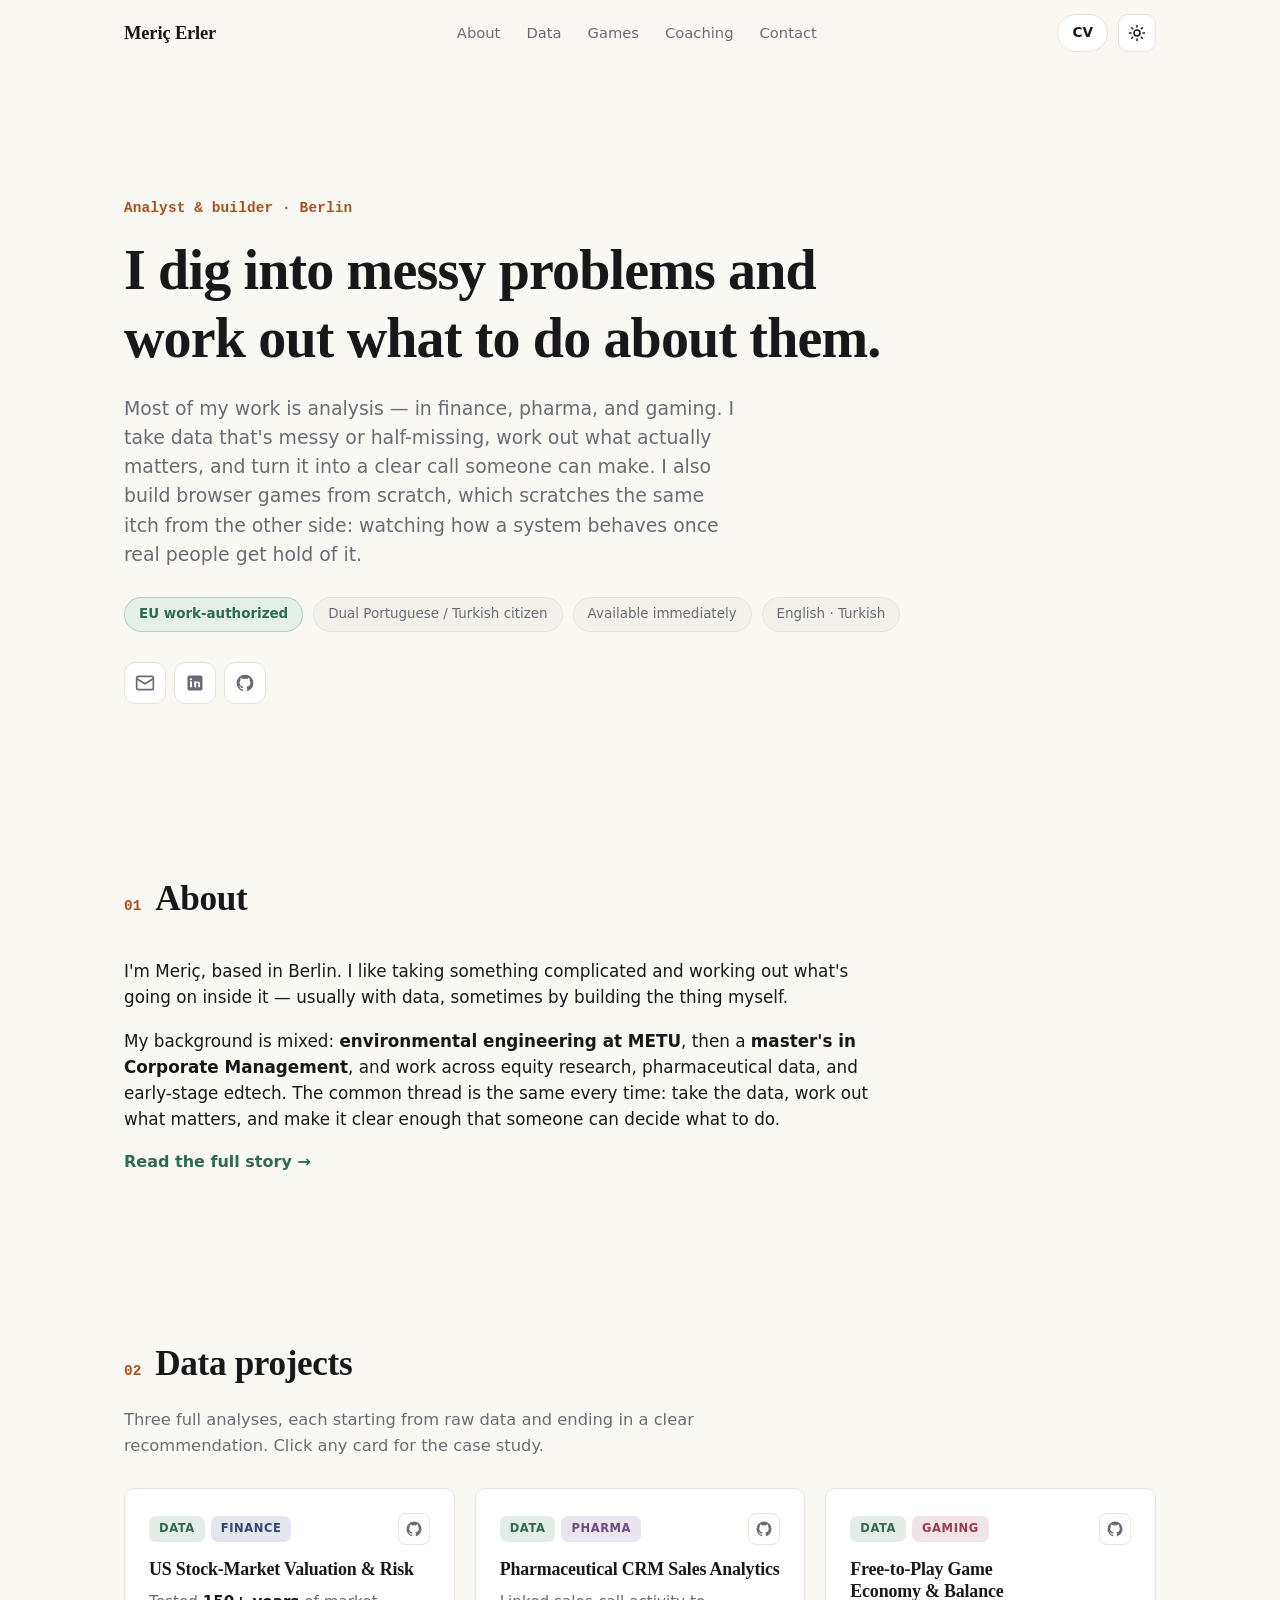
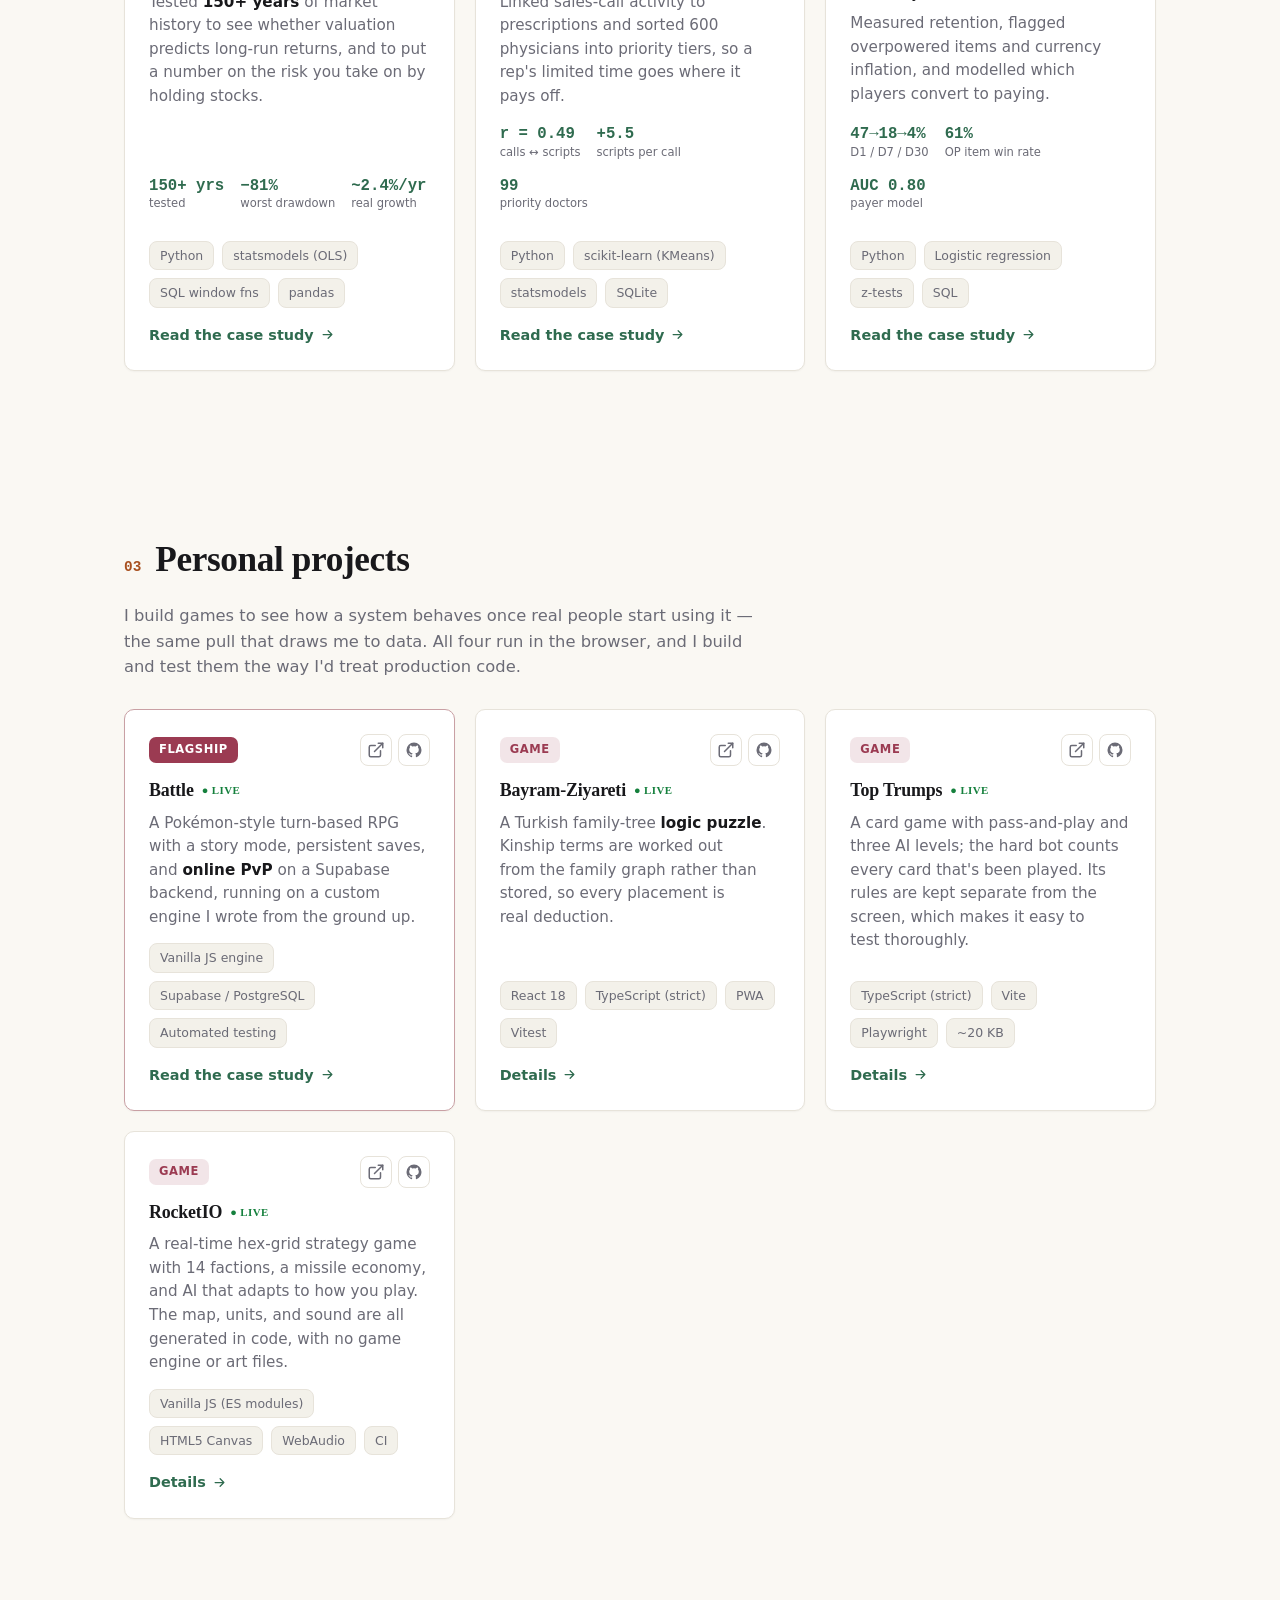
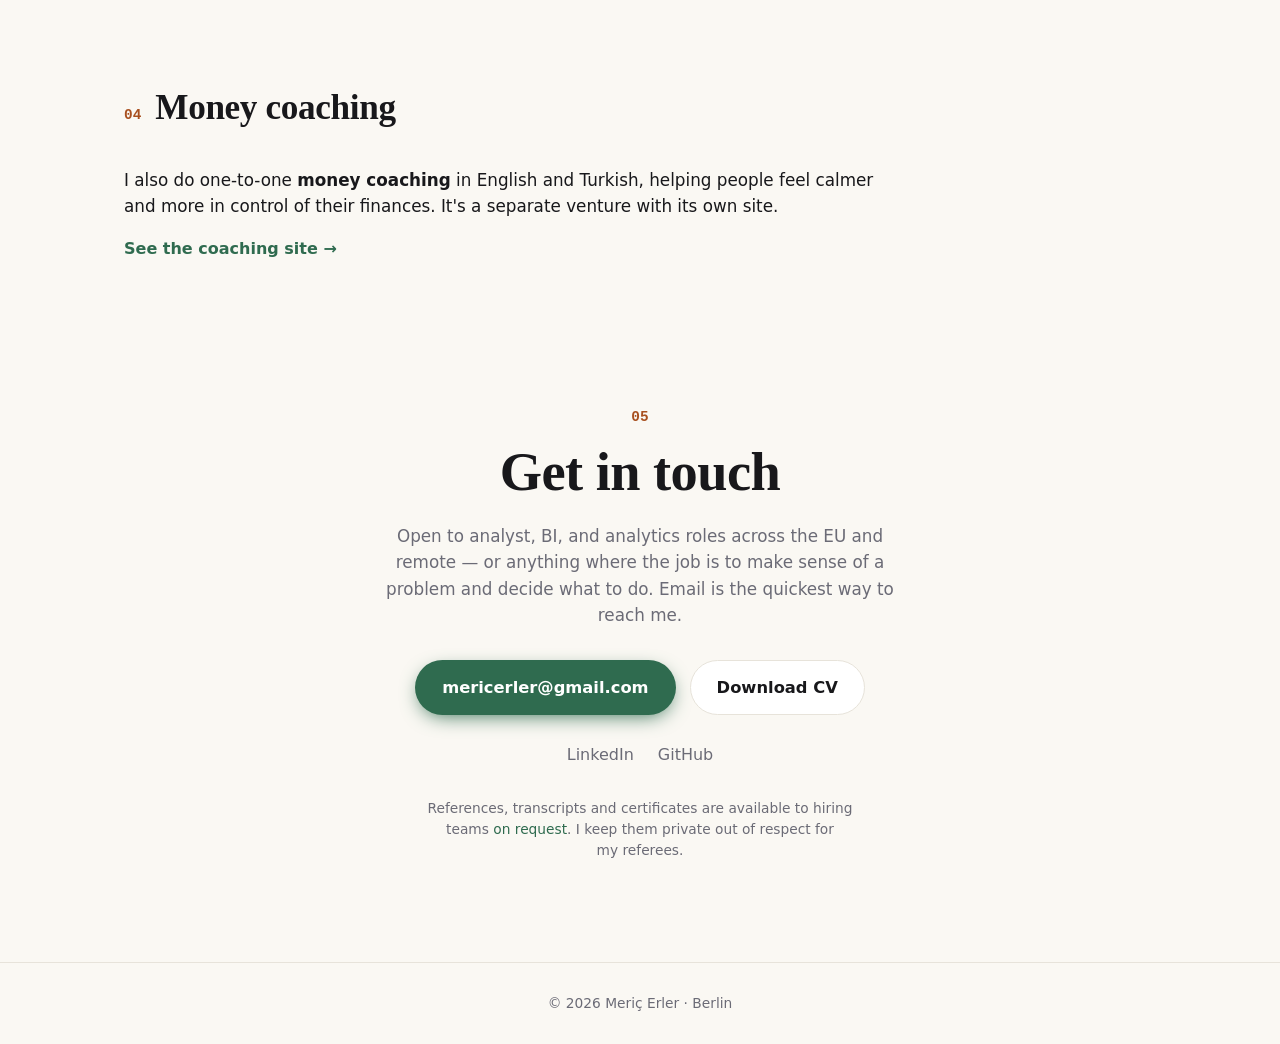
==== commit 2f99fc84: "Optimize typography & accessibility per Master Guide review - Fix terracotta accent contrast in ligh" ====
--- a/index.html
+++ b/index.html
@@ -27,9 +27,7 @@
   <meta name="theme-color" content="#faf8f3" media="(prefers-color-scheme: light)" />
   <meta name="theme-color" content="#141418" media="(prefers-color-scheme: dark)" />
 
-  <link rel="preconnect" href="https://fonts.googleapis.com" />
-  <link rel="preconnect" href="https://fonts.gstatic.com" crossorigin />
-  <link href="https://fonts.googleapis.com/css2?family=Fraunces:opsz,wght@9..144,400..600&family=Inter:wght@400;500;600;700&family=JetBrains+Mono:wght@500;600&display=swap" rel="stylesheet" />
+  <link rel="stylesheet" href="fonts.css" />
 
   <link rel="stylesheet" href="styles.css" />
 
@@ -72,14 +70,14 @@
           <svg class="icon-sun" viewBox="0 0 24 24" width="18" height="18" fill="none" stroke="currentColor" stroke-width="2" stroke-linecap="round"><circle cx="12" cy="12" r="4"/><path d="M12 2v2M12 20v2M4.9 4.9l1.4 1.4M17.7 17.7l1.4 1.4M2 12h2M20 12h2M4.9 19.1l1.4-1.4M17.7 6.3l1.4-1.4"/></svg>
           <svg class="icon-moon" viewBox="0 0 24 24" width="18" height="18" fill="none" stroke="currentColor" stroke-width="2" stroke-linecap="round" stroke-linejoin="round"><path d="M21 12.8A9 9 0 1 1 11.2 3a7 7 0 0 0 9.8 9.8z"/></svg>
         </button>
-        <button class="nav__burger" id="navBurger" aria-label="Open menu" aria-expanded="false">
+        <button class="nav__burger" id="navBurger" aria-controls="navLinks" aria-label="Open menu" aria-expanded="false">
           <span></span><span></span><span></span>
         </button>
       </div>
     </div>
   </header>
 
-  <main id="main">
+  <main id="main" tabindex="-1">
 
     <!-- ===== HERO ===== -->
     <section class="hero" id="hero">
@@ -257,7 +255,7 @@
               </a>
             </div>
           </div>
-          <h4 class="card__title"><a href="projects/battle.html">Battle</a> <span class="card__live">● live</span></h4>
+          <h3 class="card__title"><a href="projects/battle.html">Battle</a> <span class="card__live">● live</span></h3>
           <p class="card__desc">A Pokémon-style turn-based RPG with a story mode, persistent saves, and <strong>online PvP</strong> on a Supabase backend, running on a custom engine I wrote from the ground up.</p>
           <ul class="tags tags--sm">
             <li>Vanilla JS engine</li><li>Supabase / PostgreSQL</li><li>Automated testing</li>
@@ -279,7 +277,7 @@
               </a>
             </div>
           </div>
-          <h4 class="card__title"><a href="projects/bayram-ziyareti.html">Bayram-Ziyareti</a> <span class="card__live">● live</span></h4>
+          <h3 class="card__title"><a href="projects/bayram-ziyareti.html">Bayram-Ziyareti</a> <span class="card__live">● live</span></h3>
           <p class="card__desc">A Turkish family-tree <strong>logic puzzle</strong>. Kinship terms are worked out from the family graph rather than stored, so every placement is real deduction.</p>
           <ul class="tags tags--sm">
             <li>React 18</li><li>TypeScript (strict)</li><li>PWA</li><li>Vitest</li>
@@ -301,7 +299,7 @@
               </a>
             </div>
           </div>
-          <h4 class="card__title"><a href="projects/toptrumps.html">Top Trumps</a> <span class="card__live">● live</span></h4>
+          <h3 class="card__title"><a href="projects/toptrumps.html">Top Trumps</a> <span class="card__live">● live</span></h3>
           <p class="card__desc">A card game with pass-and-play and three AI levels; the hard bot counts every card that's been played. Its rules are kept separate from the screen, which makes it easy to test thoroughly.</p>
           <ul class="tags tags--sm">
             <li>TypeScript (strict)</li><li>Vite</li><li>Playwright</li><li>~20 KB</li>
@@ -323,7 +321,7 @@
               </a>
             </div>
           </div>
-          <h4 class="card__title"><a href="projects/rocketio.html">RocketIO</a> <span class="card__live">● live</span></h4>
+          <h3 class="card__title"><a href="projects/rocketio.html">RocketIO</a> <span class="card__live">● live</span></h3>
           <p class="card__desc">A real-time hex-grid strategy game with 14 factions, a missile economy, and AI that adapts to how you play. The map, units, and sound are all generated in code, with no game engine or art files.</p>
           <ul class="tags tags--sm">
             <li>Vanilla JS (ES modules)</li><li>HTML5 Canvas</li><li>WebAudio</li><li>CI</li>
--- a/styles.css
+++ b/styles.css
@@ -4,44 +4,55 @@
    ============================================================ */
 
 :root {
-  --bg: #fbfbfd;
+  /* paper & ink — warm, near-monochrome, green + terracotta accents */
+  --bg: #faf8f3;
   --surface: #ffffff;
-  --surface-2: #f3f4f8;
-  --text: #14141f;
-  --muted: #5b5b6e;
-  --border: #e6e6ee;
-  --accent: #4f46e5;
-  --accent-soft: #eef0ff;
-  --accent-2: #0ea5a4;
-  --data: #4f46e5;
-  --game: #db2777;
-  --research: #0ea5a4;
-  --eng: #d97706;
-  --shadow: 0 1px 2px rgba(20,20,40,.04), 0 8px 30px rgba(20,20,40,.06);
-  --shadow-lg: 0 12px 40px rgba(20,20,40,.12);
+  --surface-2: #f3f1ea;
+  --text: #18181b;
+  --muted: #6b6b76;
+  --border: #e7e3da;
+  --accent: #2f6b4f;        /* forest green — present but calm */
+  --accent-soft: #e6f0ea;
+  --accent-2: #2f6b4f;
+  --accent-warm: #a8501f;   /* terracotta — warm secondary for editorial accents (AA: 5.16:1 on --bg) */
+  --data: #2f6b4f;
+  --game: #9b3b52;
+  --research: #486b57;
+  --eng: #946328;
+  /* sector tags — distinct from the brand accent */
+  --finance: #2b4a73;
+  --pharma: #6b4a86;
+  --gaming: #9b3b52;
+  --shadow: 0 1px 2px rgba(20,20,30,.04);
+  --shadow-lg: 0 10px 34px rgba(20,20,30,.10);
 
   --max: 1080px;
-  --radius: 16px;
-  --radius-sm: 10px;
+  --radius: 10px;
+  --radius-sm: 7px;
+  --serif: "Fraunces", Georgia, "Times New Roman", serif;
   --font: "Inter", system-ui, -apple-system, "Segoe UI", Roboto, sans-serif;
   --mono: "JetBrains Mono", ui-monospace, "SFMono-Regular", Menlo, monospace;
 }
 
 [data-theme="dark"] {
-  --bg: #0c0c14;
-  --surface: #14141f;
-  --surface-2: #1b1b2a;
-  --text: #ecedf5;
-  --muted: #9a9ab0;
-  --border: #25253a;
-  --accent: #818cf8;
-  --accent-soft: #1d1d36;
-  --accent-2: #2dd4bf;
-  --data: #818cf8;
-  --game: #f472b6;
-  --research: #2dd4bf;
-  --eng: #fbbf24;
-  --shadow: 0 1px 2px rgba(0,0,0,.3), 0 8px 30px rgba(0,0,0,.35);
+  --bg: #141418;
+  --surface: #1b1b21;
+  --surface-2: #232329;
+  --text: #ecebe6;
+  --muted: #9a9aa6;
+  --border: #2c2c36;
+  --accent: #6fc29b;        /* lifted forest green for dark contrast */
+  --accent-soft: #1c2620;
+  --accent-2: #6fc29b;
+  --accent-warm: #e0905a;   /* lifted terracotta for dark */
+  --data: #6fc29b;
+  --game: #d98a9e;
+  --research: #8fc0a3;
+  --eng: #d6a866;
+  --finance: #8fb0e0;
+  --pharma: #c2a3e0;
+  --gaming: #d98a9e;
+  --shadow: 0 1px 2px rgba(0,0,0,.3);
   --shadow-lg: 0 12px 40px rgba(0,0,0,.5);
 }
 
@@ -53,7 +64,7 @@
   font-family: var(--font);
   background: var(--bg);
   color: var(--text);
-  line-height: 1.65;
+  line-height: 1.55;
   -webkit-font-smoothing: antialiased;
   text-rendering: optimizeLegibility;
   transition: background .3s ease, color .3s ease;
@@ -65,7 +76,10 @@
 }
 
 a { color: inherit; text-decoration: none; }
-h1, h2, h3, h4 { line-height: 1.2; letter-spacing: -0.02em; }
+
+/* visible keyboard focus — accessibility (follows each element's own radius) */
+:focus-visible { outline: 2px solid var(--accent); outline-offset: 2px; }
+h1, h2, h3, h4 { font-family: var(--serif); line-height: 1.2; letter-spacing: -0.01em; font-weight: 600; }
 
 .skip-link {
   position: absolute; left: -999px; top: 0; z-index: 1000;
@@ -73,11 +87,7 @@
 }
 .skip-link:focus { left: 0; }
 
-.grad {
-  background: linear-gradient(120deg, var(--accent), var(--accent-2));
-  -webkit-background-clip: text; background-clip: text;
-  -webkit-text-fill-color: transparent; color: transparent;
-}
+.grad { color: var(--accent); }
 
 /* ===== Buttons ===== */
 .btn {
@@ -108,12 +118,14 @@
   max-width: var(--max); margin: 0 auto; padding: 14px 24px;
   display: flex; align-items: center; justify-content: space-between; gap: 20px;
 }
-.nav__logo { display: flex; align-items: center; gap: 10px; font-weight: 700; }
-.nav__mark {
-  display: grid; place-items: center; width: 34px; height: 34px; border-radius: 9px;
-  background: linear-gradient(135deg, var(--accent), var(--accent-2)); color: #fff;
-  font-size: .82rem; font-weight: 800; letter-spacing: .02em;
-}
+.nav__logo {
+  display: flex; align-items: center; gap: 10px;
+  font-family: var(--serif); font-size: 1.16rem; font-weight: 600;
+  letter-spacing: -.01em; color: var(--text);
+}
+.nav__logo:hover { color: var(--accent); }
+/* the old "ME" monogram is retired in favour of the name wordmark */
+.nav__mark { display: none; }
 .nav__links { display: flex; gap: 26px; }
 .nav__links a {
   font-size: .92rem; color: var(--muted); font-weight: 500; position: relative; padding: 4px 0;
@@ -124,6 +136,10 @@
   background: var(--accent); transition: width .25s ease;
 }
 .nav__links a:hover::after { width: 100%; }
+.nav__links a.is-active { color: var(--text); }
+.nav__links a.is-active::after { width: 100%; }
+/* skip-link lands on <main> without drawing a focus box */
+main[tabindex="-1"]:focus { outline: none; }
 .nav__actions { display: flex; align-items: center; gap: 10px; }
 
 .theme-toggle {
@@ -145,21 +161,16 @@
 /* ===== Layout ===== */
 .section { max-width: var(--max); margin: 0 auto; padding: 84px 24px; }
 .section__head { display: flex; align-items: baseline; gap: 14px; margin-bottom: 38px; }
-.section__num { font-family: var(--mono); color: var(--accent); font-size: .9rem; font-weight: 600; }
-.section__title { font-size: clamp(1.6rem, 3.5vw, 2.1rem); font-weight: 800; }
+.section__num { font-family: var(--mono); color: var(--accent-warm); font-size: .9rem; font-weight: 600; }
+.section__title { font-size: clamp(1.7rem, 3.5vw, 2.2rem); font-weight: 600; }
 
 /* ===== Hero ===== */
 .hero {
   max-width: var(--max); margin: 0 auto; padding: clamp(70px, 11vw, 130px) 24px clamp(50px, 8vw, 90px);
   position: relative;
 }
-.hero::before {
-  content: ""; position: absolute; top: -10%; right: -5%; width: 520px; height: 520px;
-  background: radial-gradient(circle, color-mix(in srgb, var(--accent) 22%, transparent), transparent 65%);
-  z-index: -1; filter: blur(20px); pointer-events: none;
-}
-.hero__eyebrow { font-family: var(--mono); color: var(--muted); font-size: .9rem; margin-bottom: 18px; letter-spacing: .01em; }
-.hero__title { font-size: clamp(2rem, 5.6vw, 3.6rem); font-weight: 800; letter-spacing: -0.03em; }
+.hero__eyebrow { font-family: var(--mono); color: var(--accent-warm); font-size: .9rem; margin-bottom: 18px; letter-spacing: .01em; font-weight: 600; }
+.hero__title { font-size: clamp(2.1rem, 5.4vw, 3.5rem); font-weight: 560; letter-spacing: -0.015em; }
 .hero__lead { max-width: 620px; margin-top: 22px; font-size: clamp(1.02rem, 1.6vw, 1.18rem); color: var(--muted); }
 
 .hero__badges { display: flex; flex-wrap: wrap; gap: 10px; margin-top: 28px; }
@@ -168,8 +179,6 @@
   background: var(--surface-2); color: var(--muted); border: 1px solid var(--border);
 }
 .badge--ok { background: var(--accent-soft); color: var(--accent); border-color: color-mix(in srgb, var(--accent) 25%, transparent); font-weight: 600; }
-
-.hero__cta { display: flex; flex-wrap: wrap; gap: 12px; margin-top: 34px; }
 
 .hero__links { display: flex; gap: 8px; margin-top: 30px; list-style: none; }
 .hero__links a {
@@ -184,6 +193,26 @@
 .about__body { max-width: 760px; }
 .about__body p { margin-bottom: 18px; font-size: 1.05rem; }
 .about__body strong { color: var(--text); font-weight: 600; }
+
+/* ===== Testimonials / quotes ===== */
+.section--quotes { padding-top: 28px; padding-bottom: 28px; }
+.quotes { display: grid; grid-template-columns: 1fr 1fr; gap: 22px; }
+.quote {
+  position: relative; background: var(--surface); border: 1px solid var(--border);
+  border-radius: var(--radius); padding: 30px 28px 24px; box-shadow: var(--shadow);
+  transition: transform .2s ease, box-shadow .25s ease, border-color .2s ease;
+}
+.quote:hover { transform: translateY(-3px); box-shadow: var(--shadow-lg); border-color: color-mix(in srgb, var(--accent) 30%, var(--border)); }
+.quote::before {
+  content: "\201C"; position: absolute; top: 2px; left: 16px;
+  font-family: Georgia, "Times New Roman", serif; font-size: 4.4rem; line-height: 1;
+  color: var(--accent); opacity: .16; pointer-events: none;
+}
+.quote blockquote { position: relative; font-size: 1.04rem; line-height: 1.6; color: var(--muted); }
+.quote blockquote strong { color: var(--text); font-weight: 600; }
+.quote figcaption { margin-top: 18px; padding-top: 14px; border-top: 1px solid var(--border); display: flex; flex-direction: column; gap: 3px; }
+.quote__name { font-weight: 700; font-size: .98rem; }
+.quote__role { font-size: .84rem; color: var(--muted); }
 
 /* ===== Skills ===== */
 .skills { display: grid; grid-template-columns: repeat(2, 1fr); gap: 22px; }
@@ -256,7 +285,7 @@
 
 .card__title { font-size: 1.12rem; margin-bottom: 10px; display: flex; align-items: center; gap: 8px; flex-wrap: wrap; }
 .card__sub { font-size: .72rem; font-weight: 500; color: var(--muted); text-transform: uppercase; letter-spacing: .04em; }
-.card__live { font-size: .68rem; font-weight: 700; color: #16a34a; text-transform: uppercase; letter-spacing: .04em; }
+.card__live { font-size: .68rem; font-weight: 700; color: #15803d; text-transform: uppercase; letter-spacing: .04em; }
 [data-theme="dark"] .card__live { color: #4ade80; }
 .card__desc { color: var(--muted); font-size: .95rem; flex-grow: 1; }
 .card__desc strong { color: var(--text); font-weight: 600; }
@@ -282,8 +311,7 @@
 /* ===== Contact ===== */
 .section--contact { text-align: center; padding-top: 60px; padding-bottom: 100px; }
 .contact .section__num { display: block; margin-bottom: 12px; }
-.contact__title { font-size: clamp(2.2rem, 6vw, 3.4rem); font-weight: 800; }
-.contact__title { background: linear-gradient(120deg, var(--accent), var(--accent-2)); -webkit-background-clip: text; background-clip: text; -webkit-text-fill-color: transparent; }
+.contact__title { font-size: clamp(2.2rem, 6vw, 3.4rem); font-weight: 600; }
 .contact__lead { max-width: 520px; margin: 18px auto 32px; color: var(--muted); font-size: 1.05rem; }
 .contact__actions { display: flex; gap: 14px; justify-content: center; flex-wrap: wrap; }
 .contact__links { list-style: none; display: flex; gap: 24px; justify-content: center; margin-top: 28px; }
@@ -300,7 +328,7 @@
 
 /* ===== Responsive ===== */
 @media (max-width: 860px) {
-  .skills, .edu, .cards, .cards--2 { grid-template-columns: 1fr; }
+  .skills, .edu, .cards, .cards--2, .quotes { grid-template-columns: 1fr; }
 }
 @media (max-width: 680px) {
   .nav__links {
@@ -310,11 +338,13 @@
   }
   .nav__links.is-open { transform: translateY(0); }
   .nav__links a { padding: 14px 0; border-bottom: 1px solid var(--border); }
-  .nav__name { display: none; }
+  .nav__logo { font-size: 1.05rem; }
   .nav__burger { display: flex; }
   .tl { grid-template-columns: 1fr; gap: 4px; }
   .tl__when { padding-top: 0; }
   .section { padding: 60px 20px; }
+  /* lift body copy to ~17px on phones for easier reading (guide: bump body on mobile) */
+  body { font-size: 1.06rem; }
 }
 
 /* ============================================================
@@ -351,6 +381,28 @@
 .coach__cta .btn { width: 100%; justify-content: center; }
 .coach__small { font-size: .8rem; color: var(--muted); margin-top: 14px; margin-bottom: 0; }
 
+/* ---- References & credentials (request) ---- */
+.request { display: grid; grid-template-columns: 1.5fr 1fr; gap: 32px; align-items: start; }
+.request__lead { font-size: 1.1rem; margin-bottom: 22px; }
+.request__tiers { list-style: none; display: grid; gap: 16px; }
+.request__tiers li { color: var(--muted); }
+.request__tier {
+  display: inline-block; font-family: var(--mono); font-size: .68rem; font-weight: 600;
+  text-transform: uppercase; letter-spacing: .04em; color: var(--accent);
+  background: var(--accent-soft); border-radius: 6px; padding: 3px 9px; margin-right: 6px;
+}
+.request__tiers strong { color: var(--text); font-weight: 600; }
+.request__note { margin-top: 20px; font-size: .9rem; color: var(--muted); font-style: italic; }
+.request__cta {
+  background: var(--surface); border: 1px solid var(--border); border-radius: var(--radius);
+  padding: 28px; box-shadow: var(--shadow);
+}
+.request__cta h3 { font-size: 1.2rem; margin-bottom: 10px; }
+.request__cta > p { color: var(--muted); font-size: .95rem; margin-bottom: 18px; }
+.request__cta .btn { width: 100%; justify-content: center; }
+.request__small { font-size: .8rem; color: var(--muted); margin-top: 14px; margin-bottom: 0; }
+@media (max-width: 860px) { .request { grid-template-columns: 1fr; } }
+
 /* ---- Case-study / project detail pages ---- */
 .case { max-width: 760px; margin: 0 auto; padding: 36px 24px 90px; }
 .case__back {
@@ -359,7 +411,7 @@
 }
 .case__back:hover { color: var(--accent); }
 .case__head { margin-bottom: 34px; }
-.case__title { font-size: clamp(2rem, 5.5vw, 2.9rem); font-weight: 800; margin: 16px 0 12px; }
+.case__title { font-size: clamp(2rem, 5.5vw, 2.9rem); font-weight: 600; margin: 16px 0 12px; }
 .case__tagline { font-size: 1.18rem; color: var(--muted); }
 .case__meta { display: flex; flex-wrap: wrap; gap: 10px; margin-top: 24px; }
 .case__statband {
@@ -386,3 +438,94 @@
 @media (max-width: 860px) {
   .coach { grid-template-columns: 1fr; }
 }
+
+/* ============================================================
+   Additions: case-study figures + interactive dashboard panel
+   ============================================================ */
+
+/* ---- Charts / figures inside a case study ---- */
+.case__figure { margin: 6px 0 26px; }
+.case__figure figcaption,
+.case__figcap {
+  margin-top: 10px; font-size: .9rem; color: var(--muted); line-height: 1.5;
+}
+.case__figcap strong { color: var(--text); font-weight: 600; }
+.case__figure img {
+  display: block; width: 100%; height: auto; border-radius: 12px;
+  background: #fff;                       /* keeps matplotlib charts legible in dark mode */
+  border: 1px solid var(--border); padding: 10px; box-shadow: var(--shadow);
+}
+/* two charts side by side on wide screens */
+.case__figgrid { display: grid; grid-template-columns: 1fr 1fr; gap: 18px; margin: 6px 0 26px; }
+.case__figgrid .case__figure { margin: 0; }
+
+/* ---- Interactive dashboard panel ---- */
+.dash {
+  position: relative; margin: 0 0 40px;
+  background:
+    radial-gradient(120% 140% at 100% 0%, color-mix(in srgb, var(--accent) 10%, transparent), transparent 60%),
+    var(--surface);
+  border: 1px solid color-mix(in srgb, var(--accent) 28%, var(--border));
+  border-radius: var(--radius); padding: 26px 28px; box-shadow: var(--shadow);
+}
+.dash__eyebrow {
+  display: inline-flex; align-items: center; gap: 8px;
+  font-family: var(--mono); font-size: .78rem; font-weight: 600; letter-spacing: .04em;
+  text-transform: uppercase; color: var(--accent); margin-bottom: 10px;
+}
+.dash__title { font-size: 1.3rem; font-weight: 600; margin-bottom: 8px; }
+.dash__lead { color: var(--muted); font-size: 1rem; margin-bottom: 18px; max-width: 60ch; }
+.dash__lead strong { color: var(--text); font-weight: 600; }
+
+.dash__kpis { list-style: none; display: flex; flex-wrap: wrap; gap: 12px; margin: 0 0 20px; }
+.dash__kpis li {
+  display: flex; flex-direction: column; gap: 2px; padding: 10px 16px;
+  background: var(--surface-2); border: 1px solid var(--border); border-radius: var(--radius-sm); min-width: 92px;
+}
+.dash__kpis b { font-family: var(--mono); font-size: 1.05rem; color: var(--accent); font-weight: 600; }
+.dash__kpis span { font-size: .74rem; color: var(--muted); }
+
+.dash__actions { display: flex; flex-wrap: wrap; gap: 12px; align-items: center; }
+
+/* The "filler" button — placeholder until a live link is pasted in */
+.dash__cta.is-placeholder {
+  background: var(--surface-2); color: var(--muted);
+  border: 1px dashed color-mix(in srgb, var(--accent) 45%, var(--border));
+  cursor: default; box-shadow: none;
+}
+.dash__cta.is-placeholder:hover { transform: none; color: var(--muted); border-color: color-mix(in srgb, var(--accent) 45%, var(--border)); }
+.dash__cta.is-placeholder::after { content: " ⏳"; }
+.dash__note { margin-top: 14px; font-size: .82rem; color: var(--muted); font-style: italic; }
+
+@media (max-width: 860px) {
+  .case__figgrid { grid-template-columns: 1fr; }
+}
+
+/* ============================================================
+   Additions: sector tags (2026 redesign)
+   ============================================================ */
+.card__tags { display: flex; gap: 6px; flex-wrap: wrap; align-items: center; }
+.card__tag--finance { background: color-mix(in srgb, var(--finance) 13%, transparent); color: var(--finance); }
+.card__tag--pharma  { background: color-mix(in srgb, var(--pharma) 14%, transparent); color: var(--pharma); }
+.card__tag--gaming  { background: color-mix(in srgb, var(--gaming) 14%, transparent); color: var(--gaming); }
+
+/* ============================================================
+   Craft pass — numerals, text wrapping, small homepage bits
+   ============================================================ */
+
+/* Tabular figures wherever numbers should align / read as data */
+.stat b, .dash__kpis b, .case__statband .stat b, .tl__when, .edu__note {
+  font-variant-numeric: tabular-nums;
+}
+
+/* Kill orphans and lopsided line breaks without manual <br> */
+h1, h2, h3, .hero__title, .section__title, .case__title, .door__title { text-wrap: balance; }
+p, .card__desc, .hero__lead, .coach__lead { text-wrap: pretty; }
+
+/* Intro line under a section title */
+.work__intro { max-width: 62ch; margin: -16px 0 30px; color: var(--muted); font-size: 1.02rem; }
+
+/* Contact fine print (references on request) */
+.contact__fineprint { max-width: 460px; margin: 30px auto 0; font-size: .86rem; color: var(--muted); }
+
+.about__more { margin-top: 18px; font-weight: 600; }
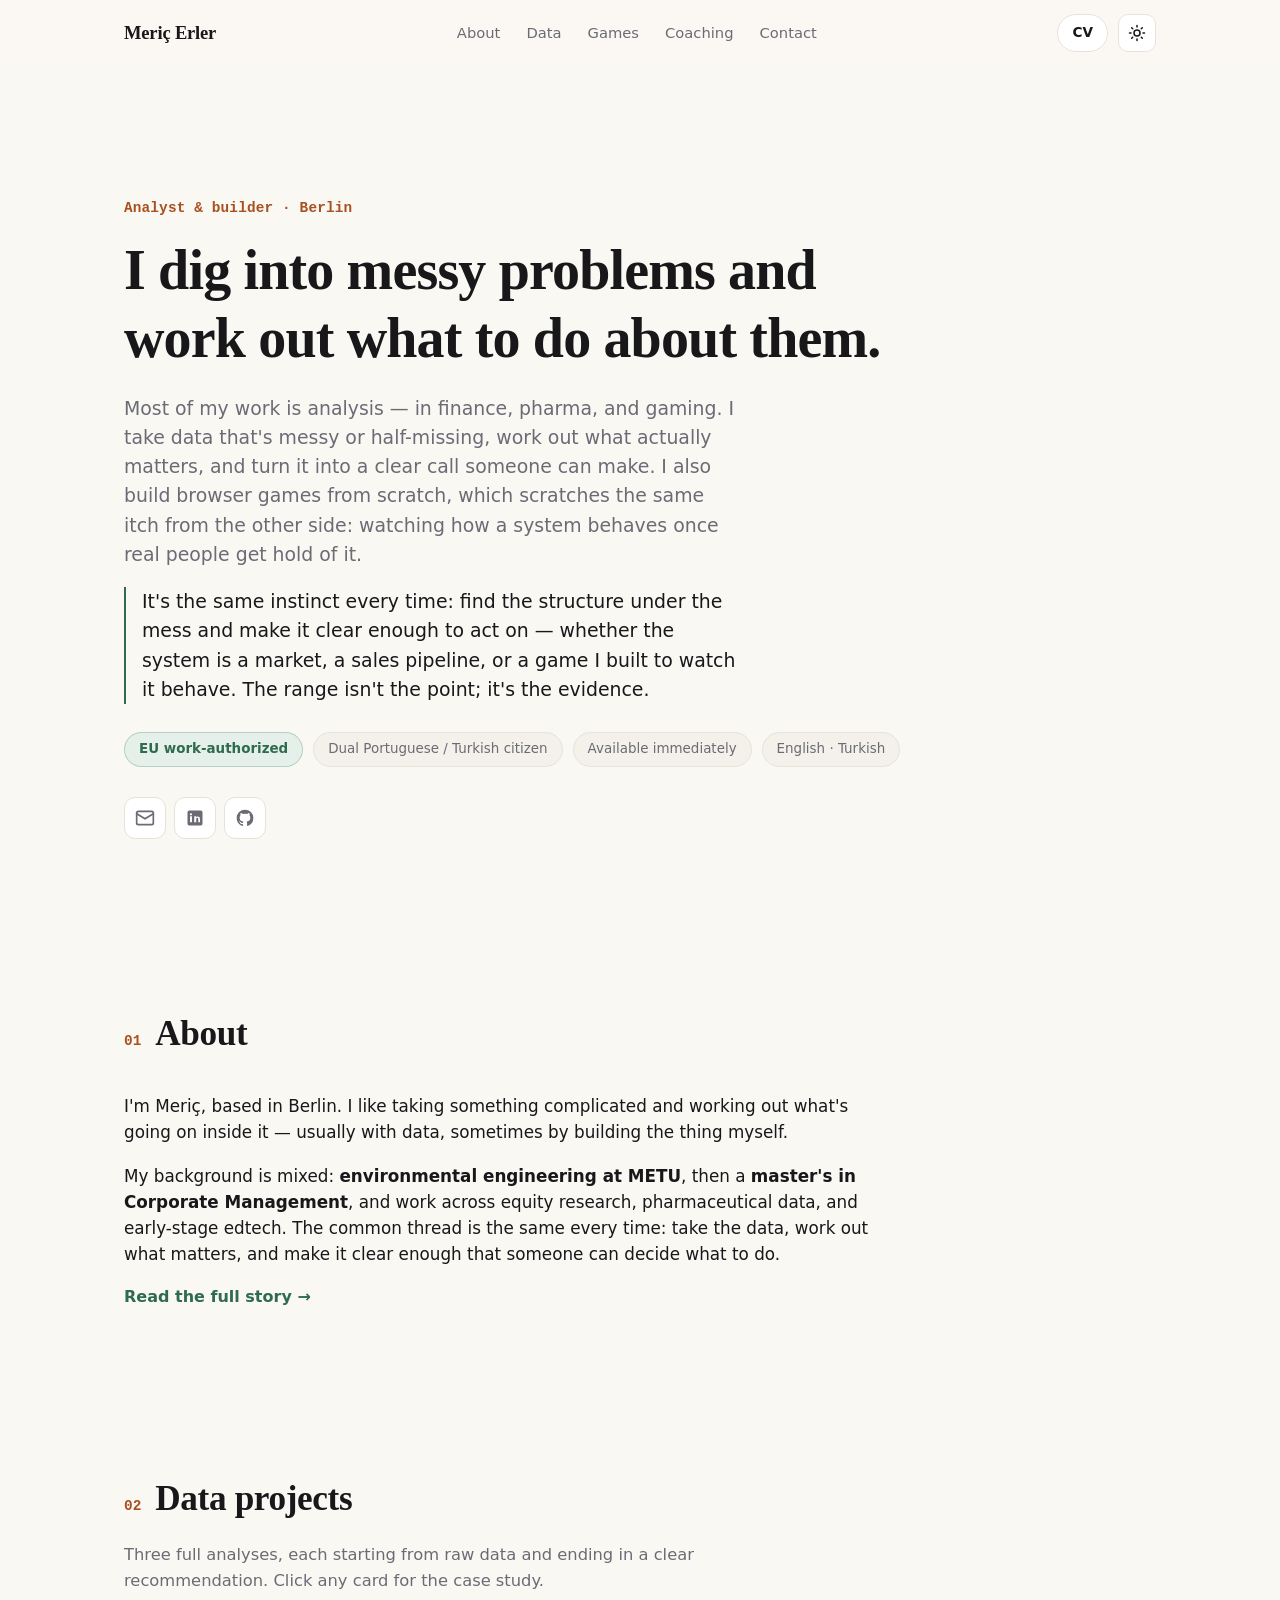
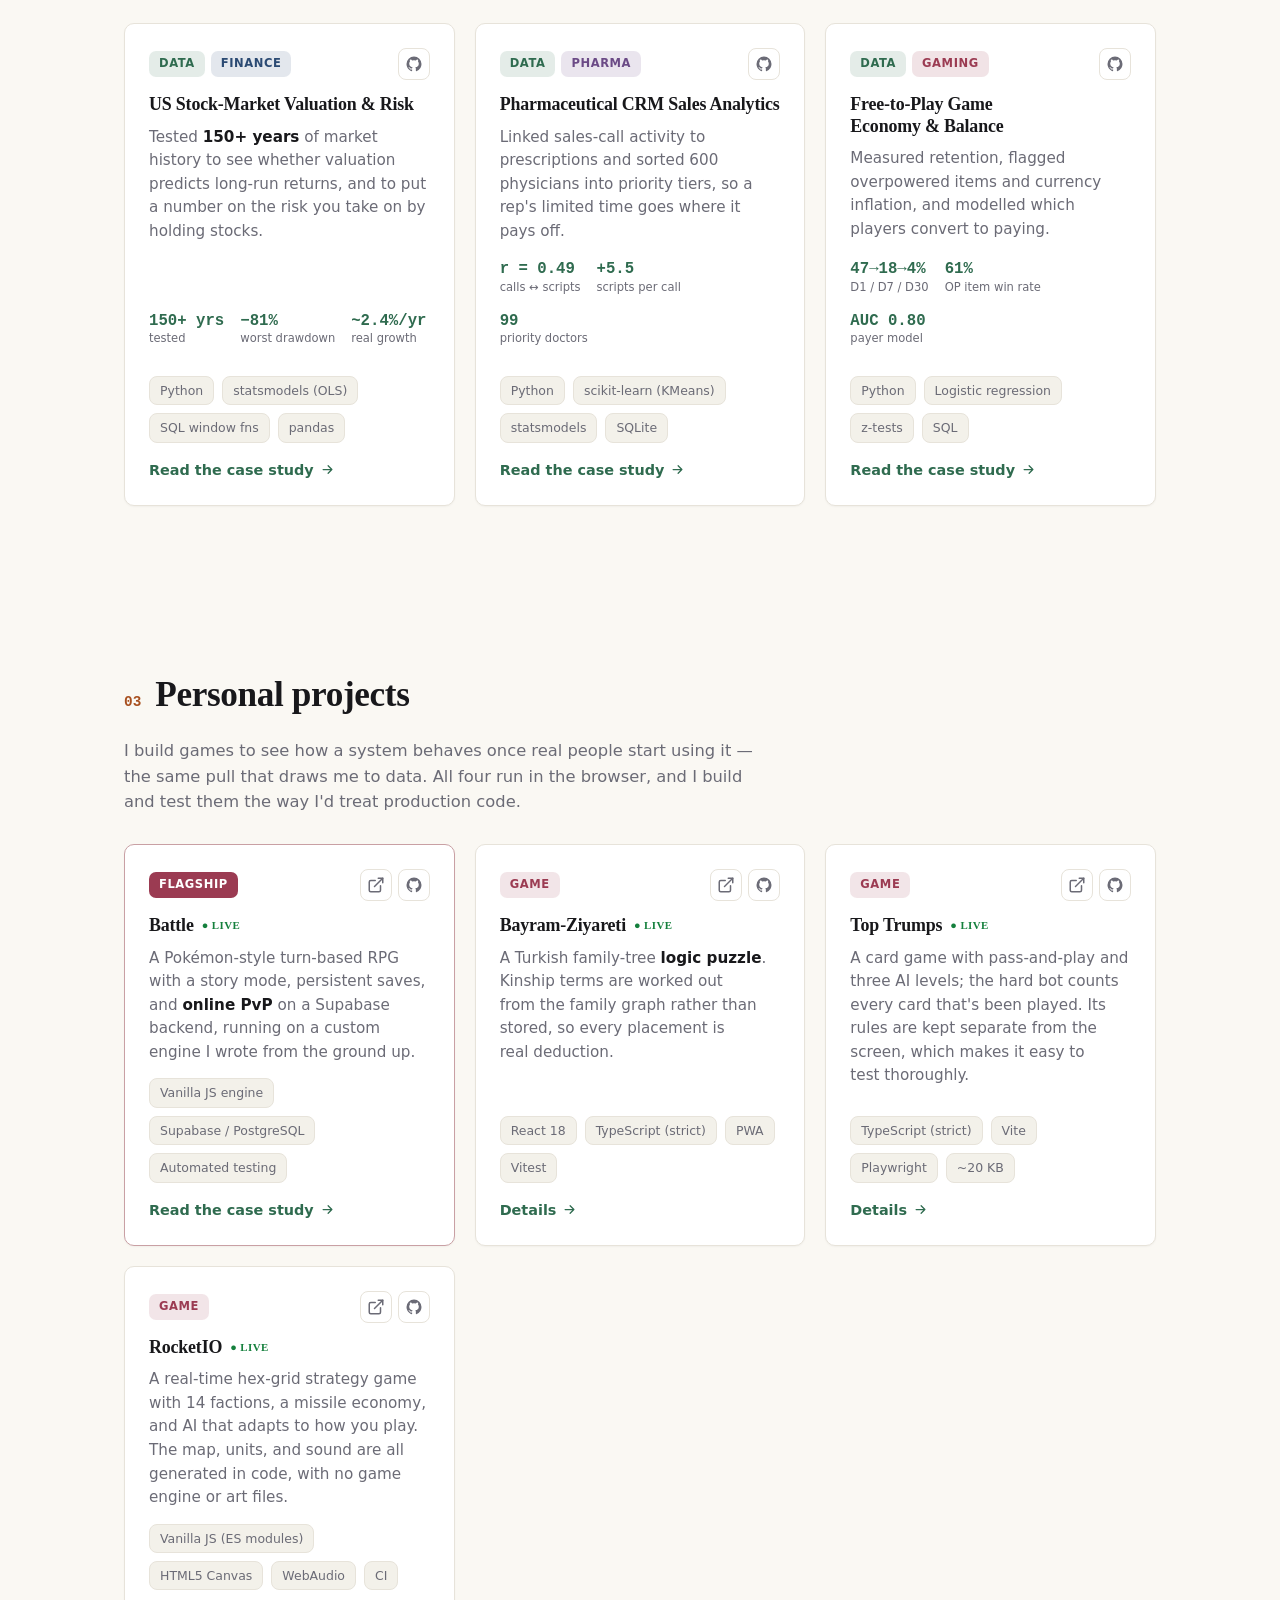
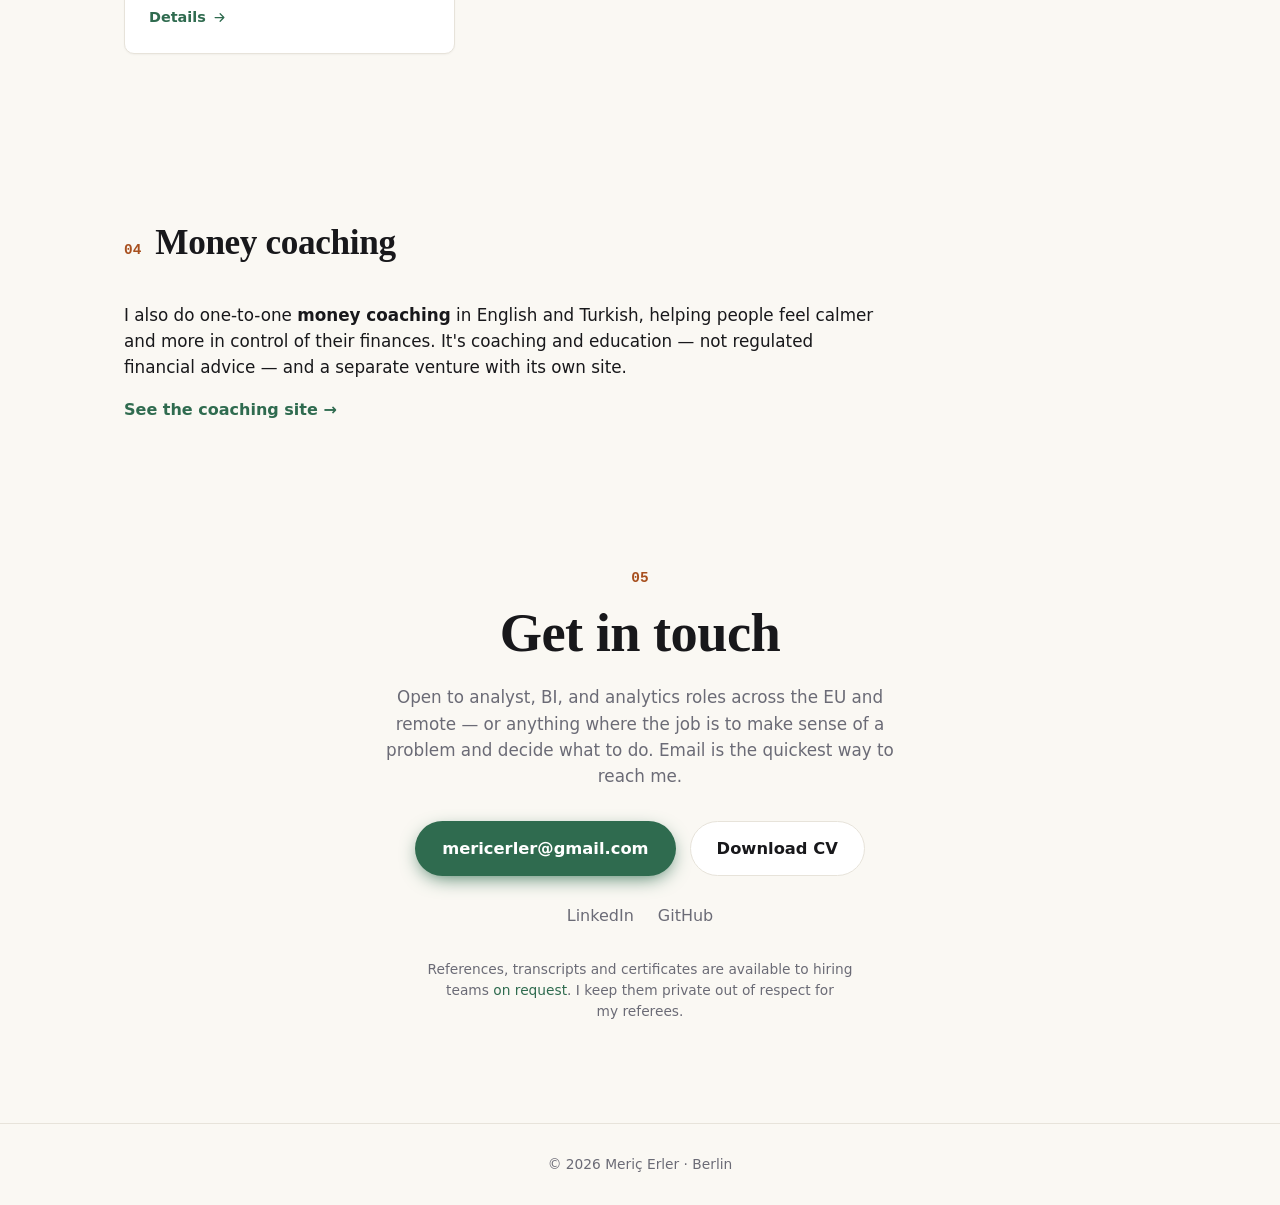
==== commit 0d94d12b: "Merge pull request #14 from merogith/claude/keen-gauss-qxbp3m Add profile section and clarify projec" ====
--- a/index.html
+++ b/index.html
@@ -93,6 +93,12 @@
           itch from the other side: watching how a system behaves once real people get hold of it.
         </p>
 
+        <p class="hero__through">
+          It's the same instinct every time: find the structure under the mess and make it
+          clear enough to act on — whether the system is a market, a sales pipeline, or a game
+          I built to watch it behave. The range isn't the point; it's the evidence.
+        </p>
+
         <div class="hero__badges">
           <span class="badge badge--ok">EU work-authorized</span>
           <span class="badge">Dual Portuguese / Turkish citizen</span>
@@ -343,8 +349,8 @@
         <div class="about__body">
           <p>
             I also do one-to-one <strong>money coaching</strong> in English and Turkish, helping
-            people feel calmer and more in control of their finances. It's a separate venture
-            with its own site.
+            people feel calmer and more in control of their finances. It's coaching and
+            education — not regulated financial advice — and a separate venture with its own site.
           </p>
         </div>
         <p class="about__more"><a class="inline-link" href="https://merogith.github.io/Coaching/" target="_blank" rel="noopener">See the coaching site →</a></p>
--- a/styles.css
+++ b/styles.css
@@ -172,6 +172,7 @@
 .hero__eyebrow { font-family: var(--mono); color: var(--accent-warm); font-size: .9rem; margin-bottom: 18px; letter-spacing: .01em; font-weight: 600; }
 .hero__title { font-size: clamp(2.1rem, 5.4vw, 3.5rem); font-weight: 560; letter-spacing: -0.015em; }
 .hero__lead { max-width: 620px; margin-top: 22px; font-size: clamp(1.02rem, 1.6vw, 1.18rem); color: var(--muted); }
+.hero__through { max-width: 620px; margin-top: 18px; font-size: clamp(1.02rem, 1.6vw, 1.18rem); color: var(--text); border-left: 2px solid var(--accent); padding-left: 16px; }
 
 .hero__badges { display: flex; flex-wrap: wrap; gap: 10px; margin-top: 28px; }
 .badge {
@@ -413,6 +414,8 @@
 .case__head { margin-bottom: 34px; }
 .case__title { font-size: clamp(2rem, 5.5vw, 2.9rem); font-weight: 600; margin: 16px 0 12px; }
 .case__tagline { font-size: 1.18rem; color: var(--muted); }
+.case__bottomline { margin-top: 18px; font-size: 1.05rem; color: var(--text); border-left: 3px solid var(--accent); padding-left: 16px; }
+.case__bottomline b { font-weight: 600; }
 .case__meta { display: flex; flex-wrap: wrap; gap: 10px; margin-top: 24px; }
 .case__statband {
   display: grid; grid-template-columns: repeat(auto-fit, minmax(125px, 1fr)); gap: 20px;
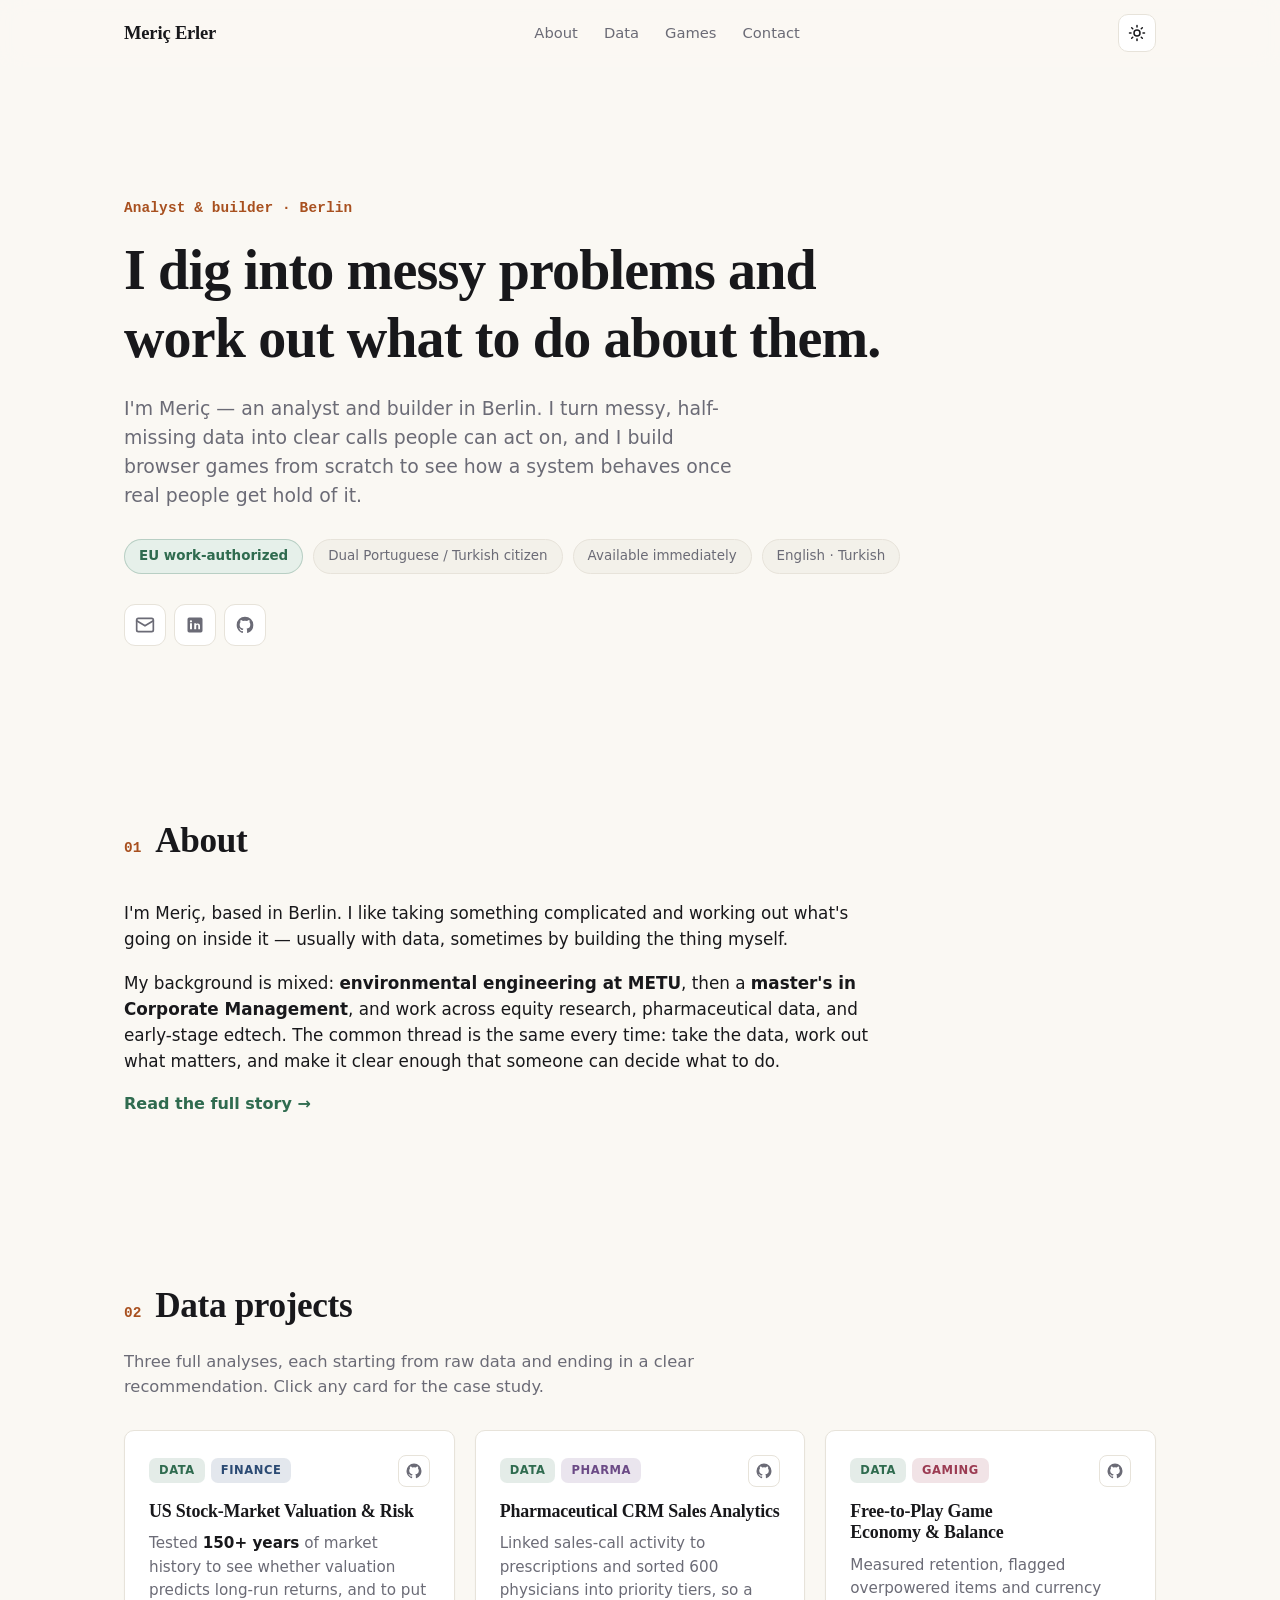
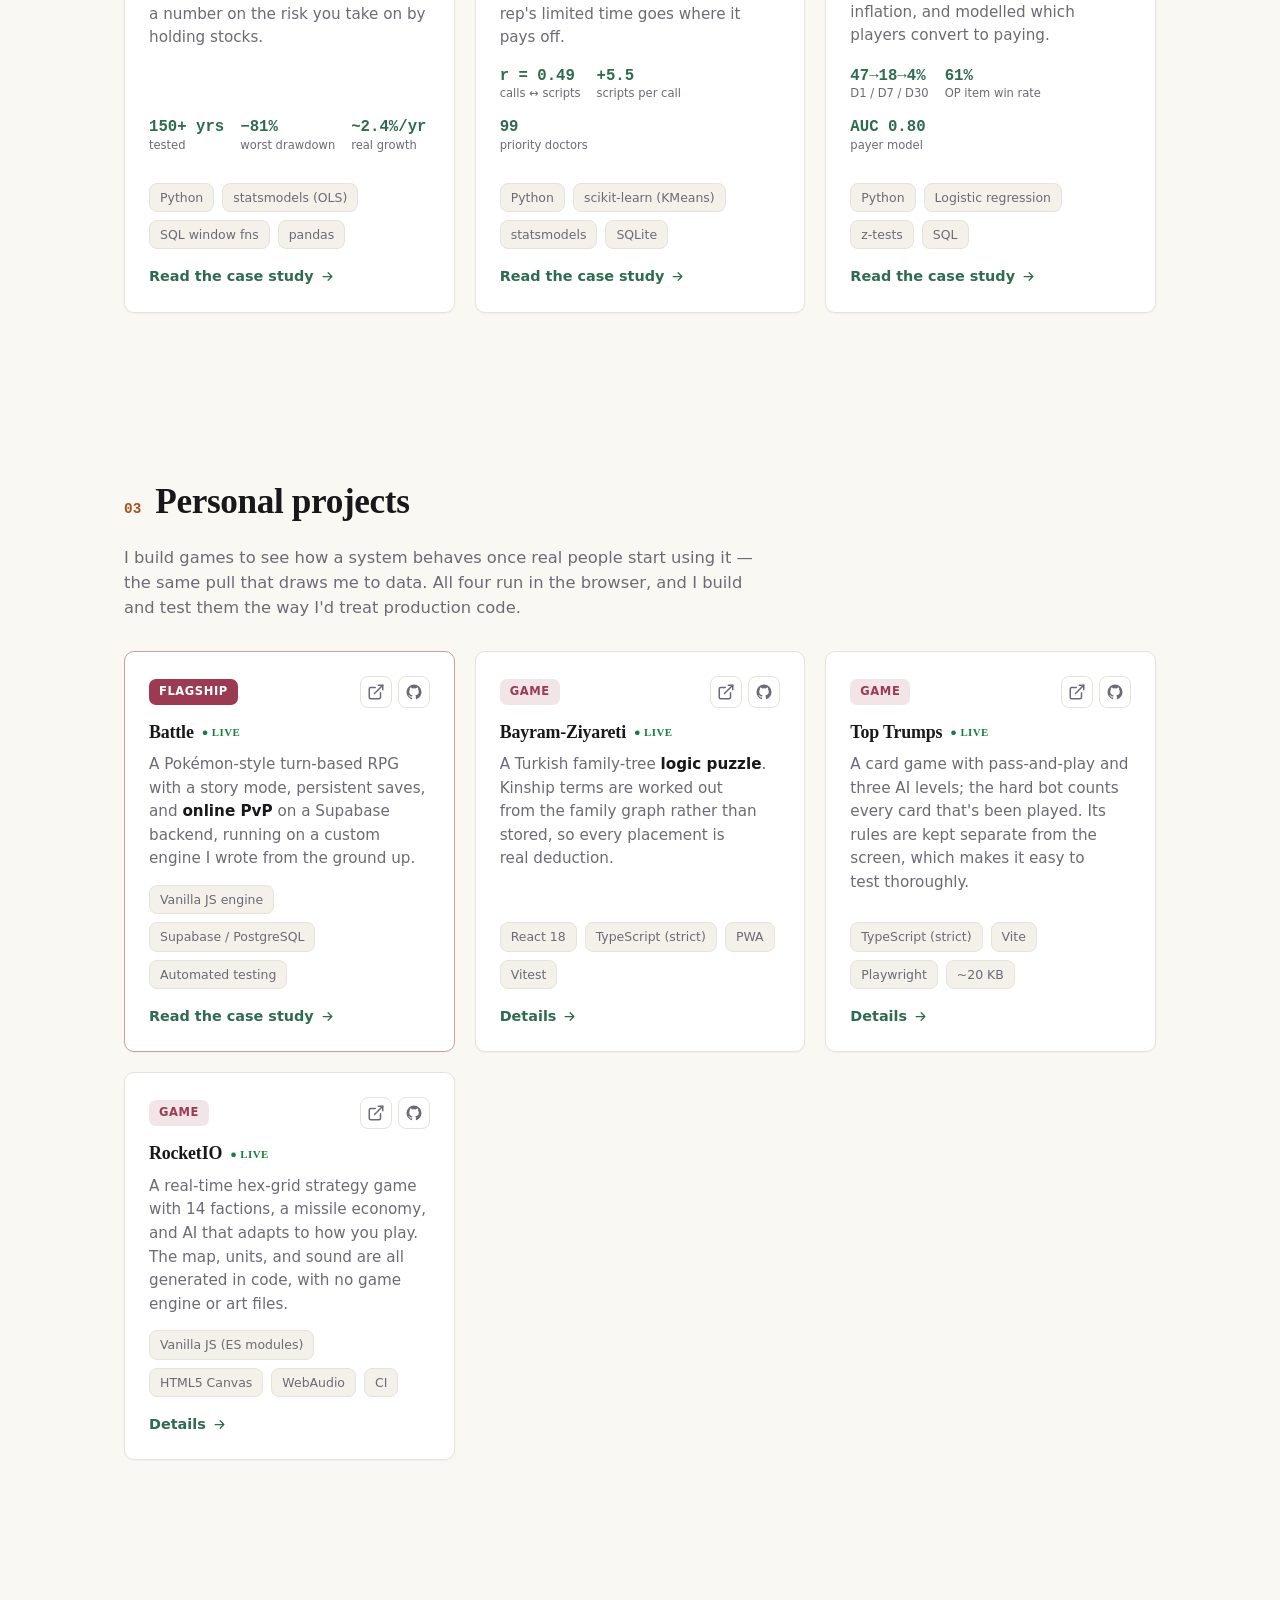
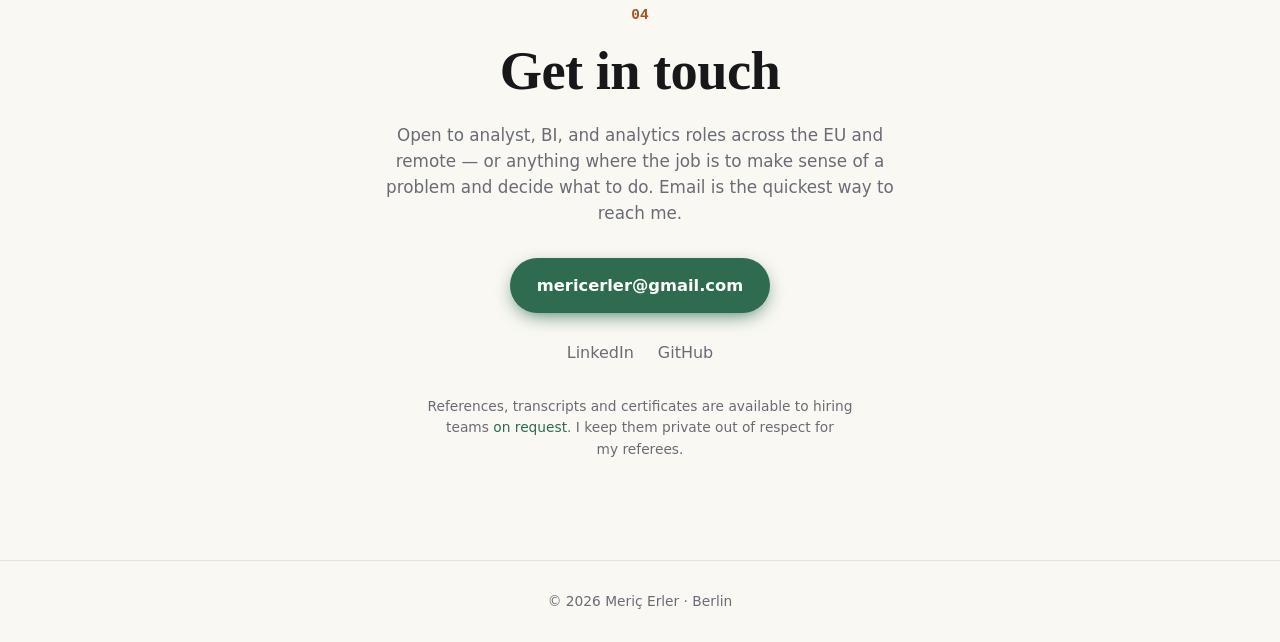
==== commit 2345fbb7: "Shorten hero to a concise about-me intro Trim the landing hero to a single short intro paragraph and" ====
--- a/index.html
+++ b/index.html
@@ -60,12 +60,12 @@
         <a href="#about">About</a>
         <a href="#work">Data</a>
         <a href="#games">Games</a>
-        <a href="#coaching">Coaching</a>
+        <!-- Coaching parked for now — un-comment to restore: <a href="#coaching">Coaching</a> -->
         <a href="#contact">Contact</a>
       </nav>
 
       <div class="nav__actions">
-        <a class="btn btn--ghost btn--sm" href="master-cv.html">CV</a>
+        <!-- CV parked for now — un-comment to restore: <a class="btn btn--ghost btn--sm" href="master-cv.html">CV</a> -->
         <button class="theme-toggle" id="themeToggle" aria-label="Toggle dark mode" title="Toggle theme">
           <svg class="icon-sun" viewBox="0 0 24 24" width="18" height="18" fill="none" stroke="currentColor" stroke-width="2" stroke-linecap="round"><circle cx="12" cy="12" r="4"/><path d="M12 2v2M12 20v2M4.9 4.9l1.4 1.4M17.7 17.7l1.4 1.4M2 12h2M20 12h2M4.9 19.1l1.4-1.4M17.7 6.3l1.4-1.4"/></svg>
           <svg class="icon-moon" viewBox="0 0 24 24" width="18" height="18" fill="none" stroke="currentColor" stroke-width="2" stroke-linecap="round" stroke-linejoin="round"><path d="M21 12.8A9 9 0 1 1 11.2 3a7 7 0 0 0 9.8 9.8z"/></svg>
@@ -87,16 +87,9 @@
           I dig into messy problems and work out what to do about them.
         </h1>
         <p class="hero__lead">
-          Most of my work is analysis — in finance, pharma, and gaming. I take data that's
-          messy or half-missing, work out what actually matters, and turn it into a clear call
-          someone can make. I also build browser games from scratch, which scratches the same
-          itch from the other side: watching how a system behaves once real people get hold of it.
-        </p>
-
-        <p class="hero__through">
-          It's the same instinct every time: find the structure under the mess and make it
-          clear enough to act on — whether the system is a market, a sales pipeline, or a game
-          I built to watch it behave. The range isn't the point; it's the evidence.
+          I'm Meriç — an analyst and builder in Berlin. I turn messy, half-missing data into
+          clear calls people can act on, and I build browser games from scratch to see how a
+          system behaves once real people get hold of it.
         </p>
 
         <div class="hero__badges">
@@ -339,7 +332,7 @@
       </div>
     </section>
 
-    <!-- ===== FINANCIAL COACHING (brief mention; full site is separate) ===== -->
+    <!-- ===== FINANCIAL COACHING — parked for now (hidden; un-comment the block below to restore) =====
     <section class="section" id="coaching">
       <div class="section__head reveal">
         <span class="section__num">04</span>
@@ -356,11 +349,12 @@
         <p class="about__more"><a class="inline-link" href="https://merogith.github.io/Coaching/" target="_blank" rel="noopener">See the coaching site →</a></p>
       </div>
     </section>
+    ===== end parked coaching section ===== -->
 
     <!-- ===== CONTACT ===== -->
     <section class="section section--contact" id="contact">
       <div class="contact reveal">
-        <span class="section__num">05</span>
+        <span class="section__num">04</span>
         <h2 class="contact__title">Get in touch</h2>
         <p class="contact__lead">
           Open to analyst, BI, and analytics roles across the EU and remote — or anything where
@@ -369,7 +363,7 @@
         </p>
         <div class="contact__actions">
           <a class="btn btn--primary btn--lg" href="mailto:mericerler@gmail.com">mericerler@gmail.com</a>
-          <a class="btn btn--ghost btn--lg" href="assets/CV_Meric_Erler.pdf" target="_blank" rel="noopener">Download CV</a>
+          <!-- Download CV parked for now — un-comment to restore: <a class="btn btn--ghost btn--lg" href="assets/CV_Meric_Erler.pdf" target="_blank" rel="noopener">Download CV</a> -->
         </div>
         <ul class="contact__links">
           <li><a href="https://www.linkedin.com/in/mericerler" target="_blank" rel="noopener">LinkedIn</a></li>
--- a/styles.css
+++ b/styles.css
@@ -172,7 +172,6 @@
 .hero__eyebrow { font-family: var(--mono); color: var(--accent-warm); font-size: .9rem; margin-bottom: 18px; letter-spacing: .01em; font-weight: 600; }
 .hero__title { font-size: clamp(2.1rem, 5.4vw, 3.5rem); font-weight: 560; letter-spacing: -0.015em; }
 .hero__lead { max-width: 620px; margin-top: 22px; font-size: clamp(1.02rem, 1.6vw, 1.18rem); color: var(--muted); }
-.hero__through { max-width: 620px; margin-top: 18px; font-size: clamp(1.02rem, 1.6vw, 1.18rem); color: var(--text); border-left: 2px solid var(--accent); padding-left: 16px; }
 
 .hero__badges { display: flex; flex-wrap: wrap; gap: 10px; margin-top: 28px; }
 .badge {
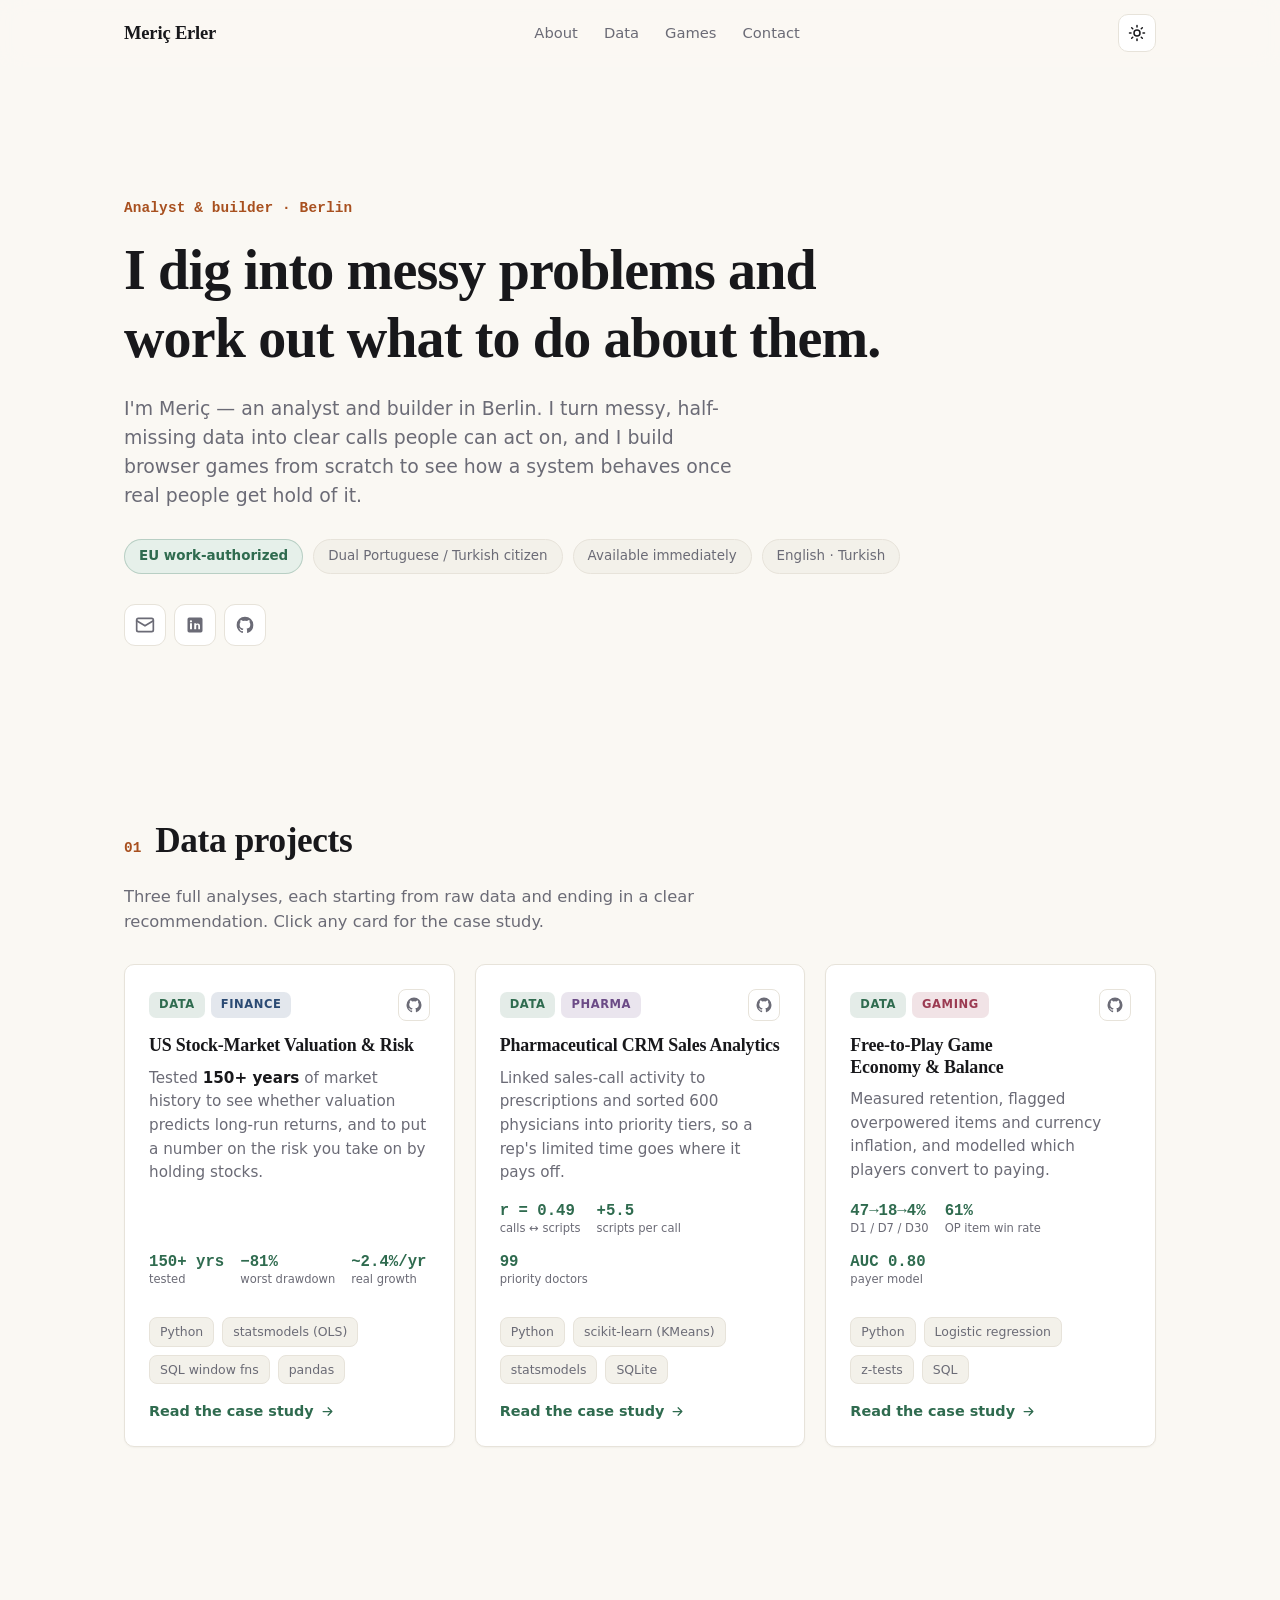
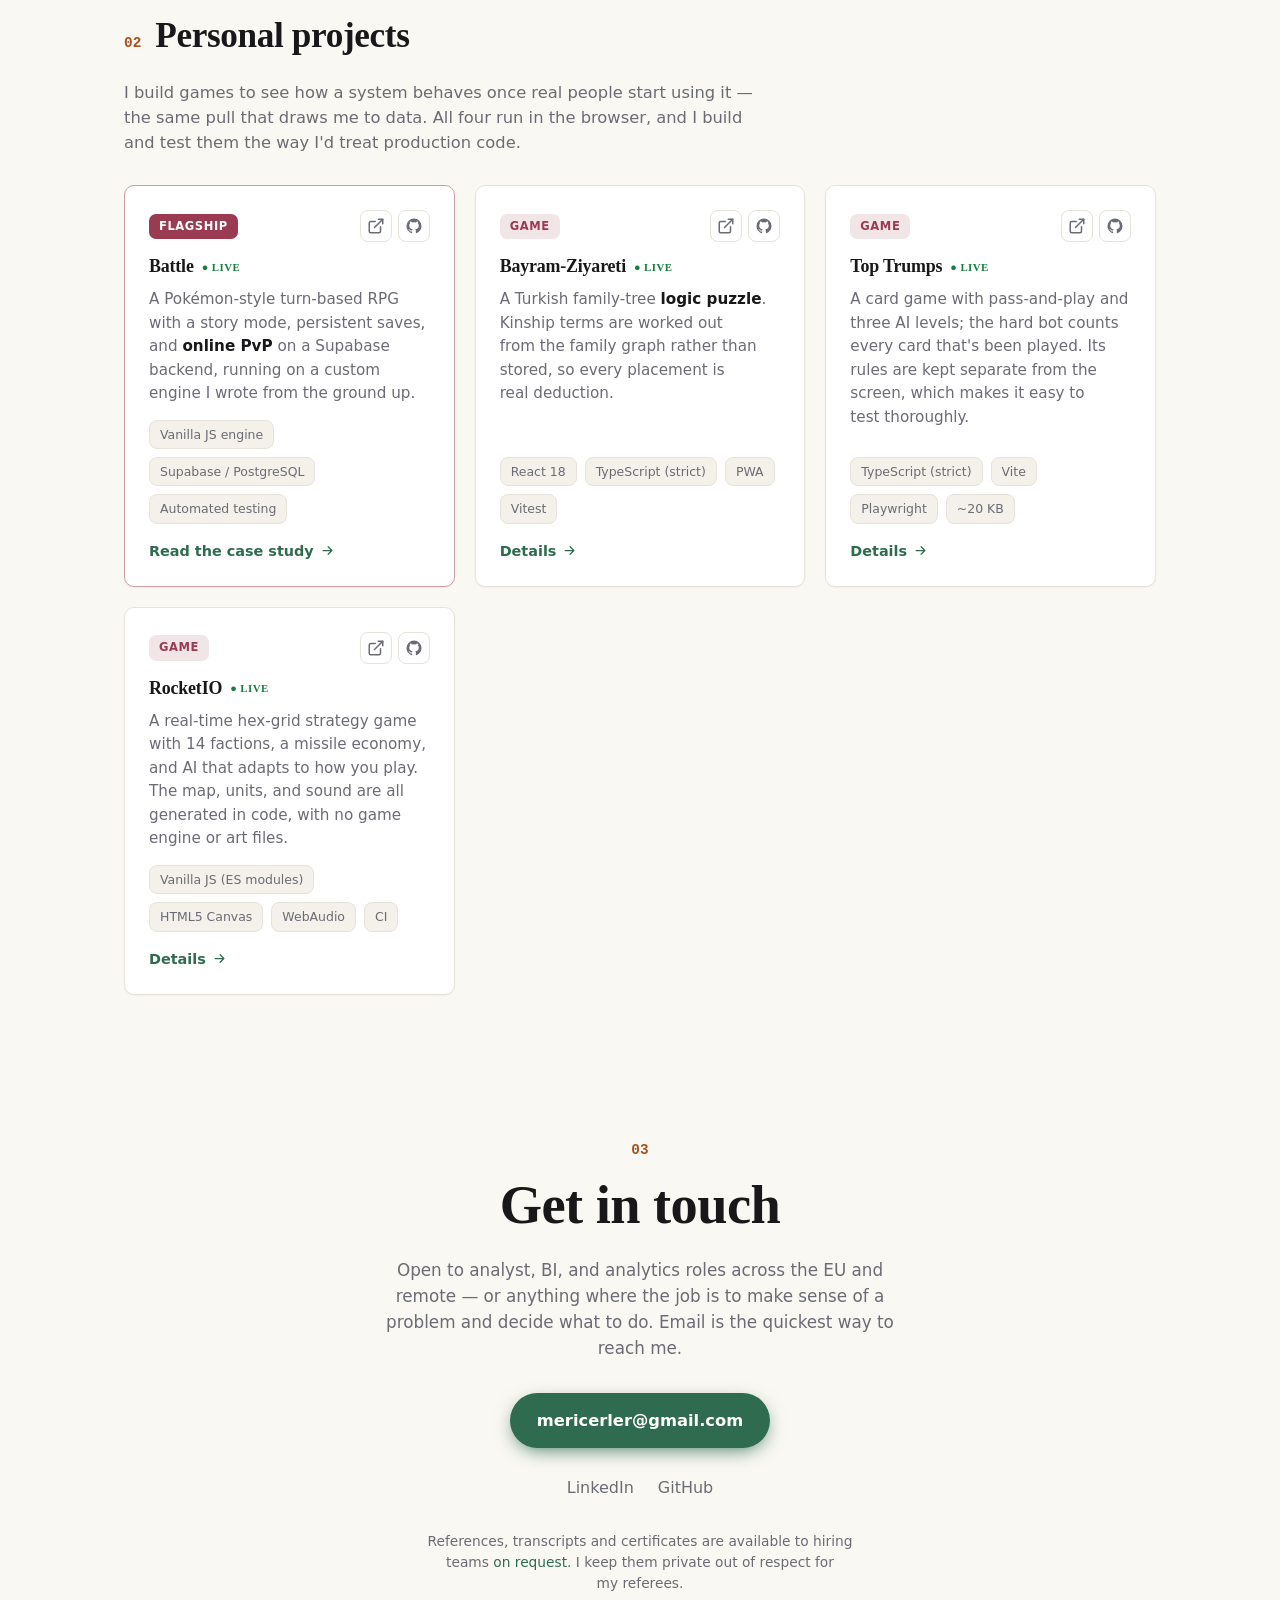
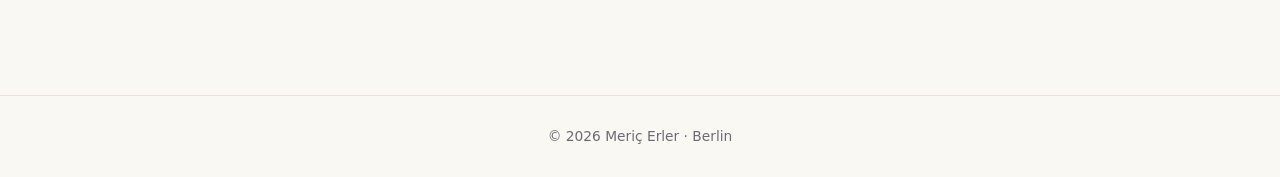
==== commit c3c13197: "Make hero the about-me; park the separate About section Adopt the simple landing structure: the shor" ====
--- a/index.html
+++ b/index.html
@@ -57,7 +57,7 @@
       <a href="#hero" class="nav__logo" aria-label="Meriç Erler — home">Meriç&nbsp;Erler</a>
 
       <nav class="nav__links" id="navLinks" aria-label="Primary">
-        <a href="#about">About</a>
+        <a href="about.html">About</a>
         <a href="#work">Data</a>
         <a href="#games">Games</a>
         <!-- Coaching parked for now — un-comment to restore: <a href="#coaching">Coaching</a> -->
@@ -113,8 +113,7 @@
       </div>
     </section>
 
-    <!-- ===== NAV CARDS (jump to the sections below) ===== -->
-    <!-- ===== ABOUT (brief → full story) ===== -->
+    <!-- ===== ABOUT — parked for now (the hero is the short about-me; full story lives on about.html) =====
     <section class="section" id="about">
       <div class="section__head reveal">
         <span class="section__num">01</span>
@@ -137,11 +136,12 @@
         <p class="about__more"><a class="inline-link" href="about.html">Read the full story →</a></p>
       </div>
     </section>
+    ===== end parked About section ===== -->
 
     <!-- ===== DATA PROJECTS ===== -->
     <section class="section" id="work">
       <div class="section__head reveal">
-        <span class="section__num">02</span>
+        <span class="section__num">01</span>
         <h2 class="section__title">Data projects</h2>
       </div>
 
@@ -232,7 +232,7 @@
     <!-- ===== PERSONAL PROJECTS / GAMES ===== -->
     <section class="section" id="games">
       <div class="section__head reveal">
-        <span class="section__num">03</span>
+        <span class="section__num">02</span>
         <h2 class="section__title">Personal projects</h2>
       </div>
       <p class="work__intro reveal">
@@ -354,7 +354,7 @@
     <!-- ===== CONTACT ===== -->
     <section class="section section--contact" id="contact">
       <div class="contact reveal">
-        <span class="section__num">04</span>
+        <span class="section__num">03</span>
         <h2 class="contact__title">Get in touch</h2>
         <p class="contact__lead">
           Open to analyst, BI, and analytics roles across the EU and remote — or anything where
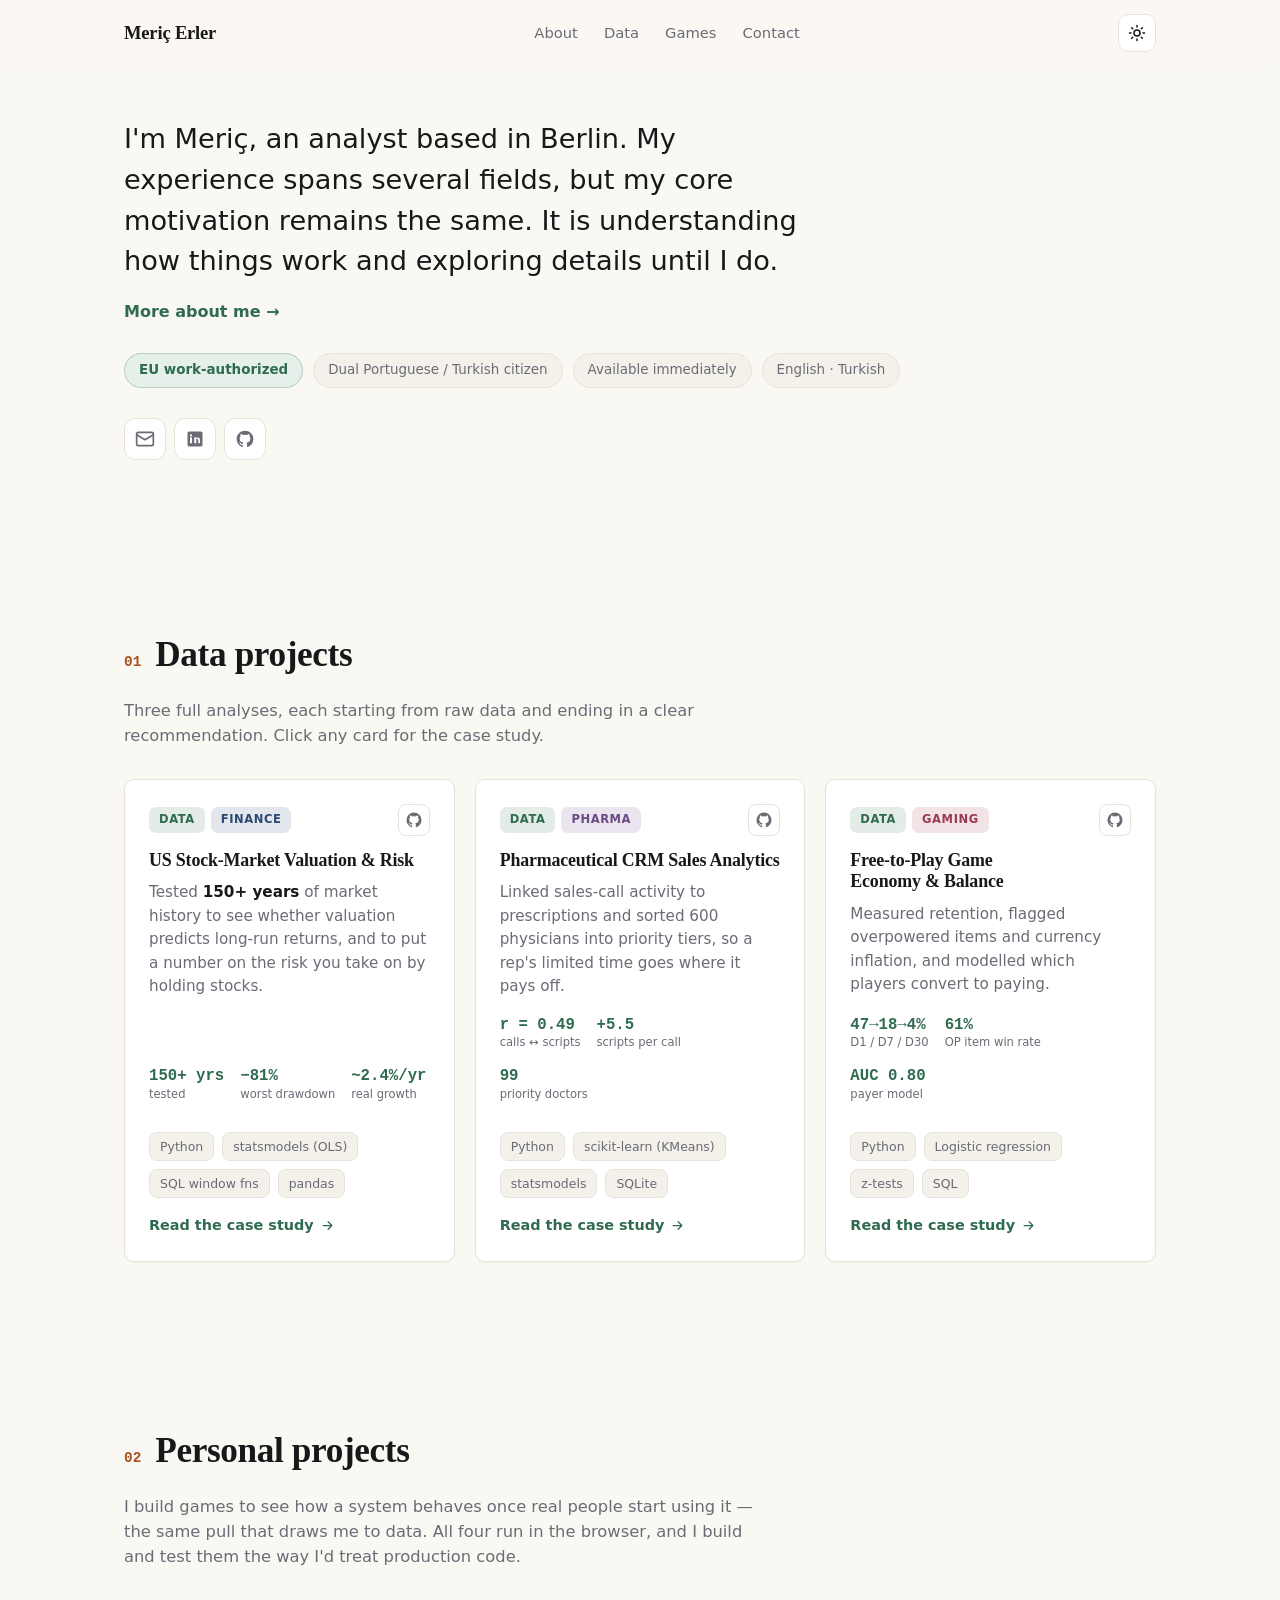
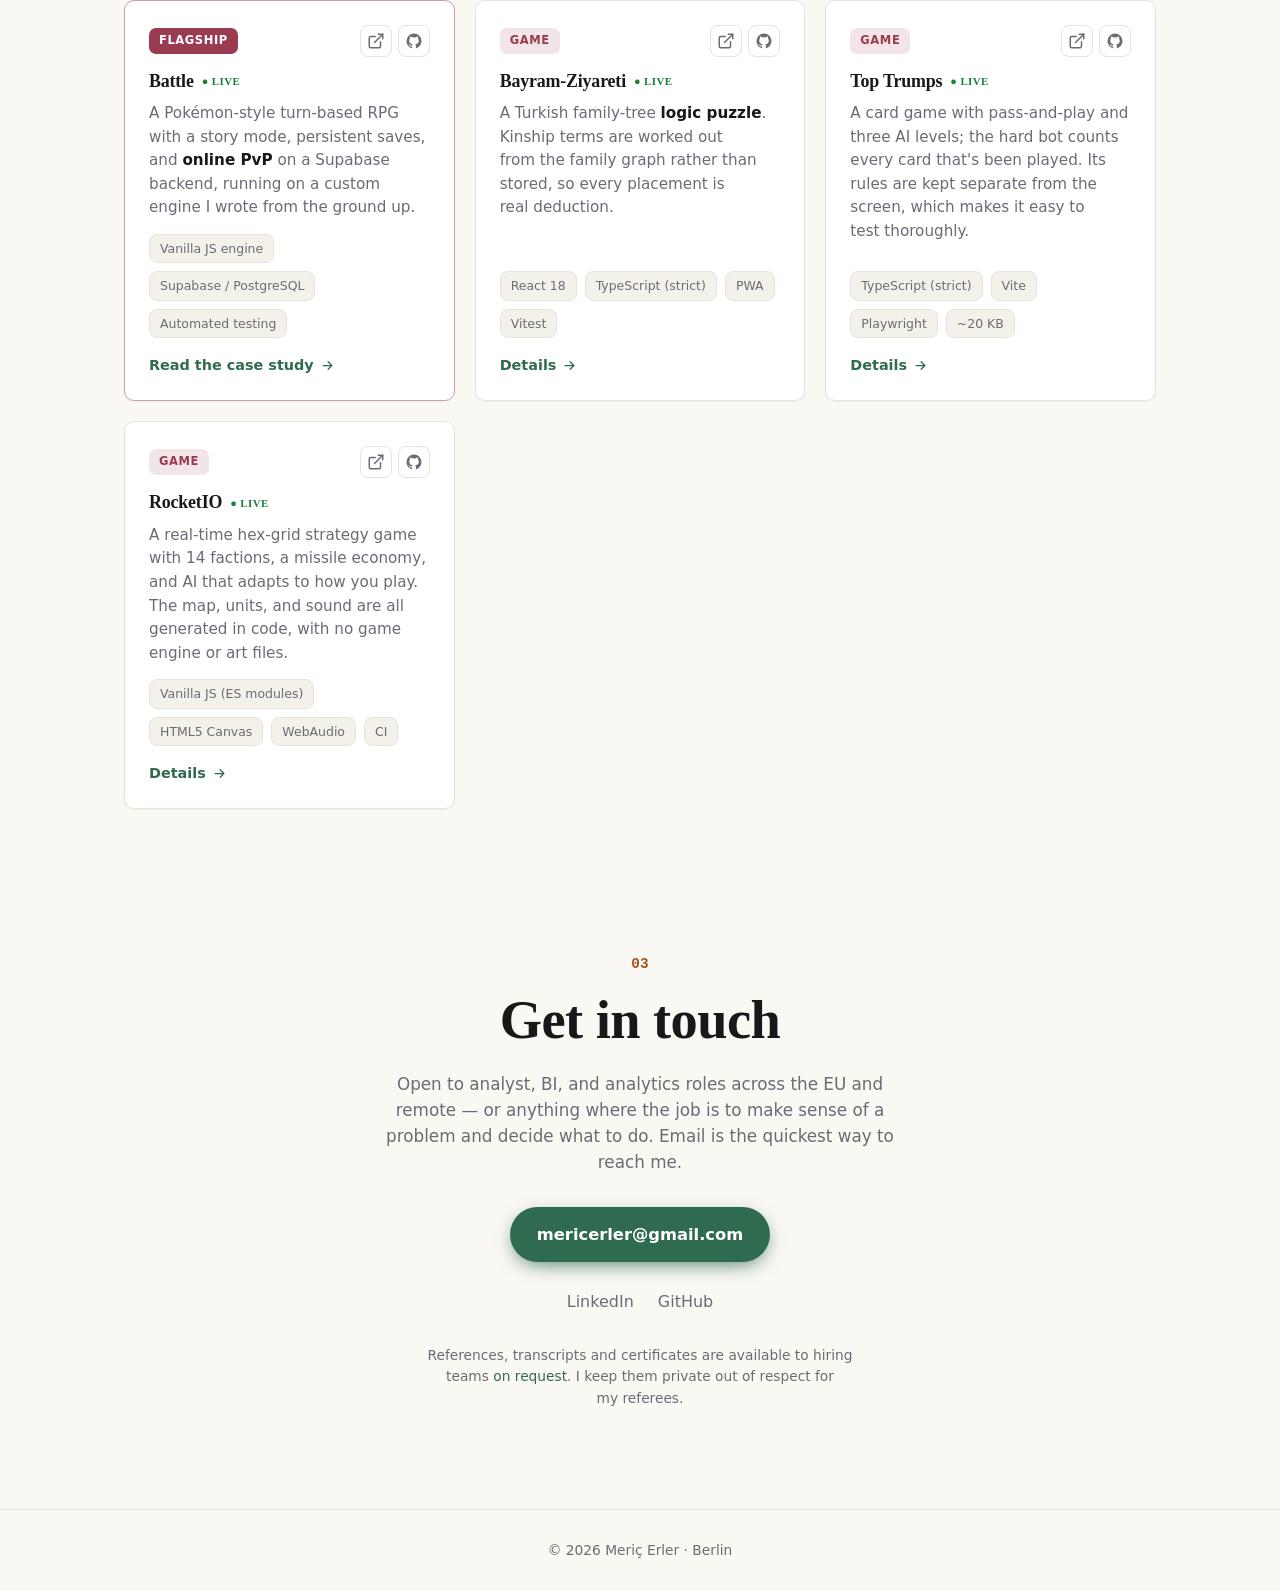
==== commit 6452b3cd: "Remove the hero eyebrow for a minimal about-me-first hero Drop the "Analyst & builder · Berlin" kick" ====
--- a/index.html
+++ b/index.html
@@ -82,15 +82,13 @@
     <!-- ===== HERO ===== -->
     <section class="hero" id="hero">
       <div class="hero__inner reveal">
-        <p class="hero__eyebrow">Analyst &amp; builder · Berlin</p>
-        <h1 class="hero__title">
-          I dig into messy problems and work out what to do about them.
-        </h1>
+        <h1 class="sr-only">Meriç Erler — analyst based in Berlin</h1>
         <p class="hero__lead">
-          I'm Meriç — an analyst and builder in Berlin. I turn messy, half-missing data into
-          clear calls people can act on, and I build browser games from scratch to see how a
-          system behaves once real people get hold of it.
+          I'm Meriç, an analyst based in Berlin. My experience spans several fields, but my
+          core motivation remains the same. It is understanding how things work and exploring
+          details until I do.
         </p>
+        <p class="about__more"><a class="inline-link" href="about.html">More about me →</a></p>
 
         <div class="hero__badges">
           <span class="badge badge--ok">EU work-authorized</span>
--- a/styles.css
+++ b/styles.css
@@ -87,6 +87,12 @@
 }
 .skip-link:focus { left: 0; }
 
+/* Visually hidden but available to screen readers / SEO */
+.sr-only {
+  position: absolute; width: 1px; height: 1px; padding: 0; margin: -1px;
+  overflow: hidden; clip: rect(0, 0, 0, 0); white-space: nowrap; border: 0;
+}
+
 .grad { color: var(--accent); }
 
 /* ===== Buttons ===== */
@@ -166,12 +172,10 @@
 
 /* ===== Hero ===== */
 .hero {
-  max-width: var(--max); margin: 0 auto; padding: clamp(70px, 11vw, 130px) 24px clamp(50px, 8vw, 90px);
+  max-width: var(--max); margin: 0 auto; padding: clamp(24px, 4vw, 48px) 24px clamp(50px, 8vw, 90px);
   position: relative;
 }
-.hero__eyebrow { font-family: var(--mono); color: var(--accent-warm); font-size: .9rem; margin-bottom: 18px; letter-spacing: .01em; font-weight: 600; }
-.hero__title { font-size: clamp(2.1rem, 5.4vw, 3.5rem); font-weight: 560; letter-spacing: -0.015em; }
-.hero__lead { max-width: 620px; margin-top: 22px; font-size: clamp(1.02rem, 1.6vw, 1.18rem); color: var(--muted); }
+.hero__lead { max-width: 680px; margin-top: 4px; font-size: clamp(1.25rem, 2.4vw, 1.7rem); line-height: 1.5; color: var(--text); }
 
 .hero__badges { display: flex; flex-wrap: wrap; gap: 10px; margin-top: 28px; }
 .badge {
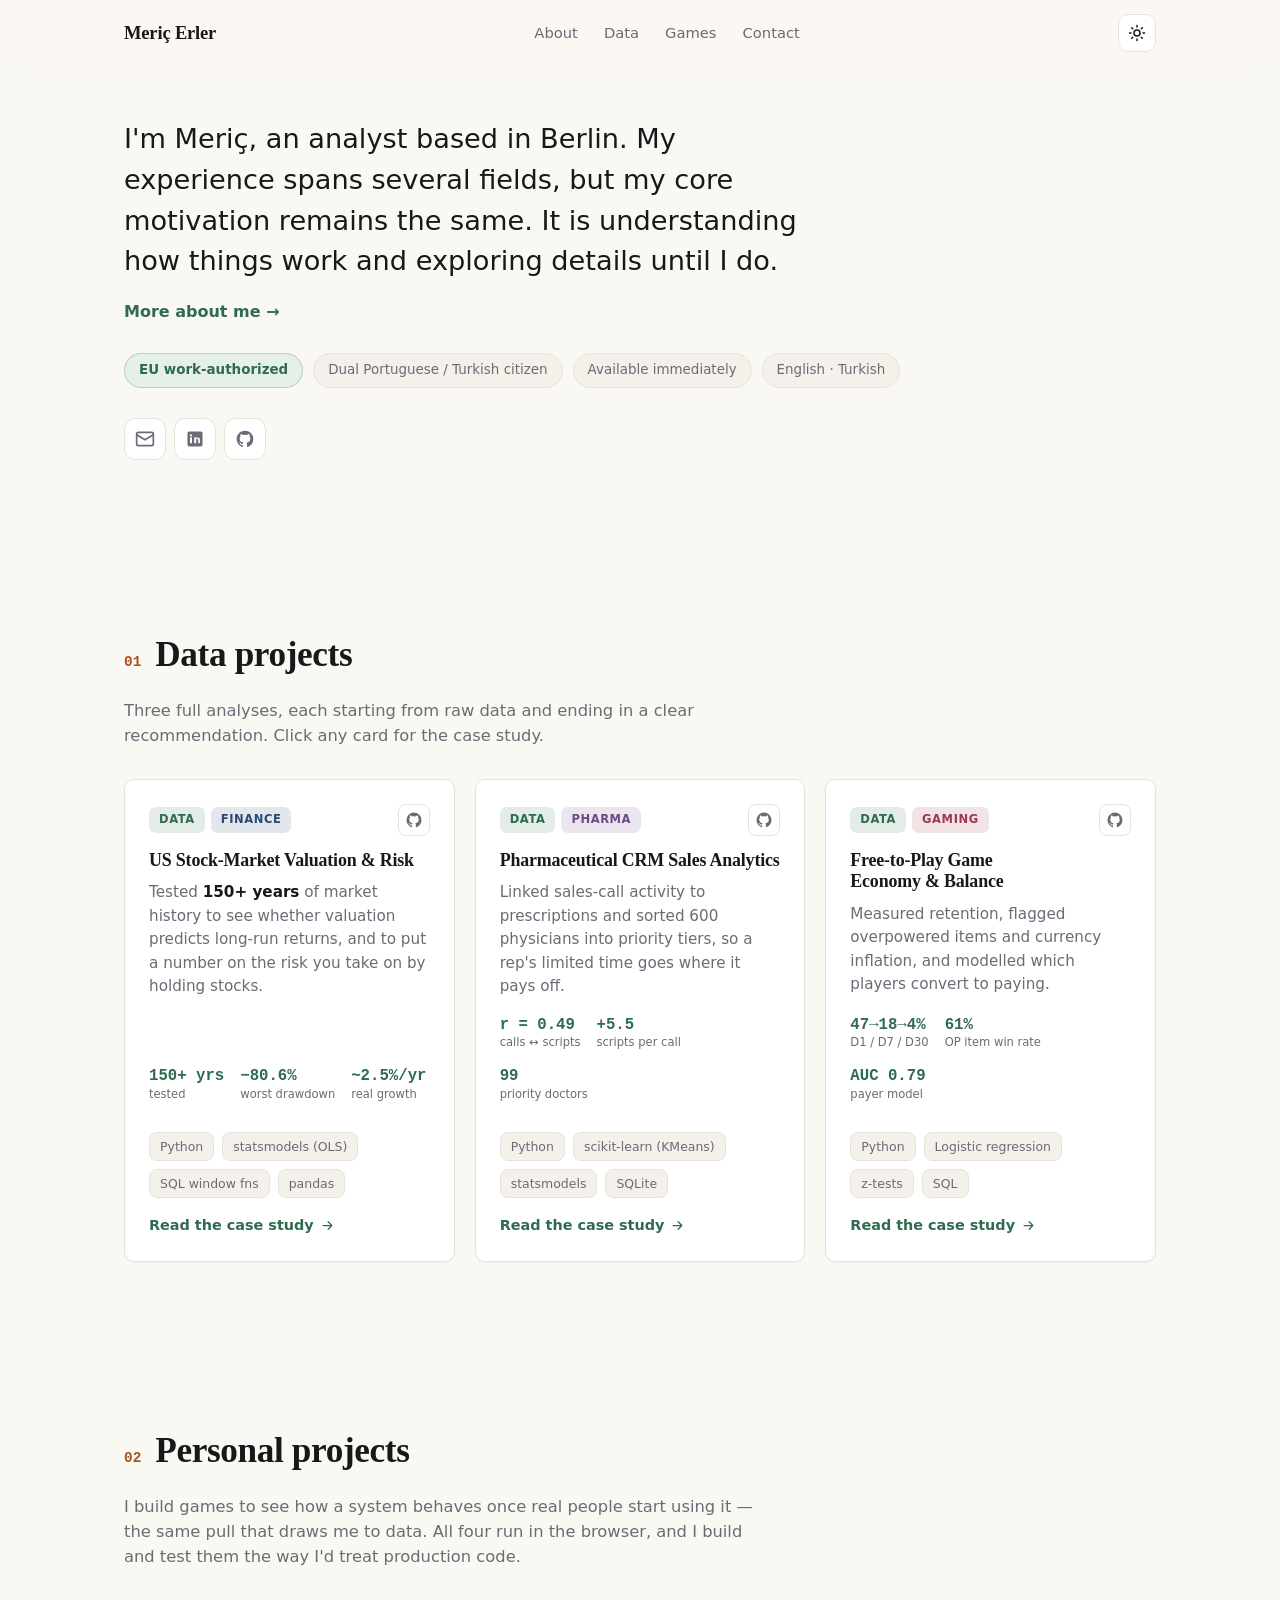
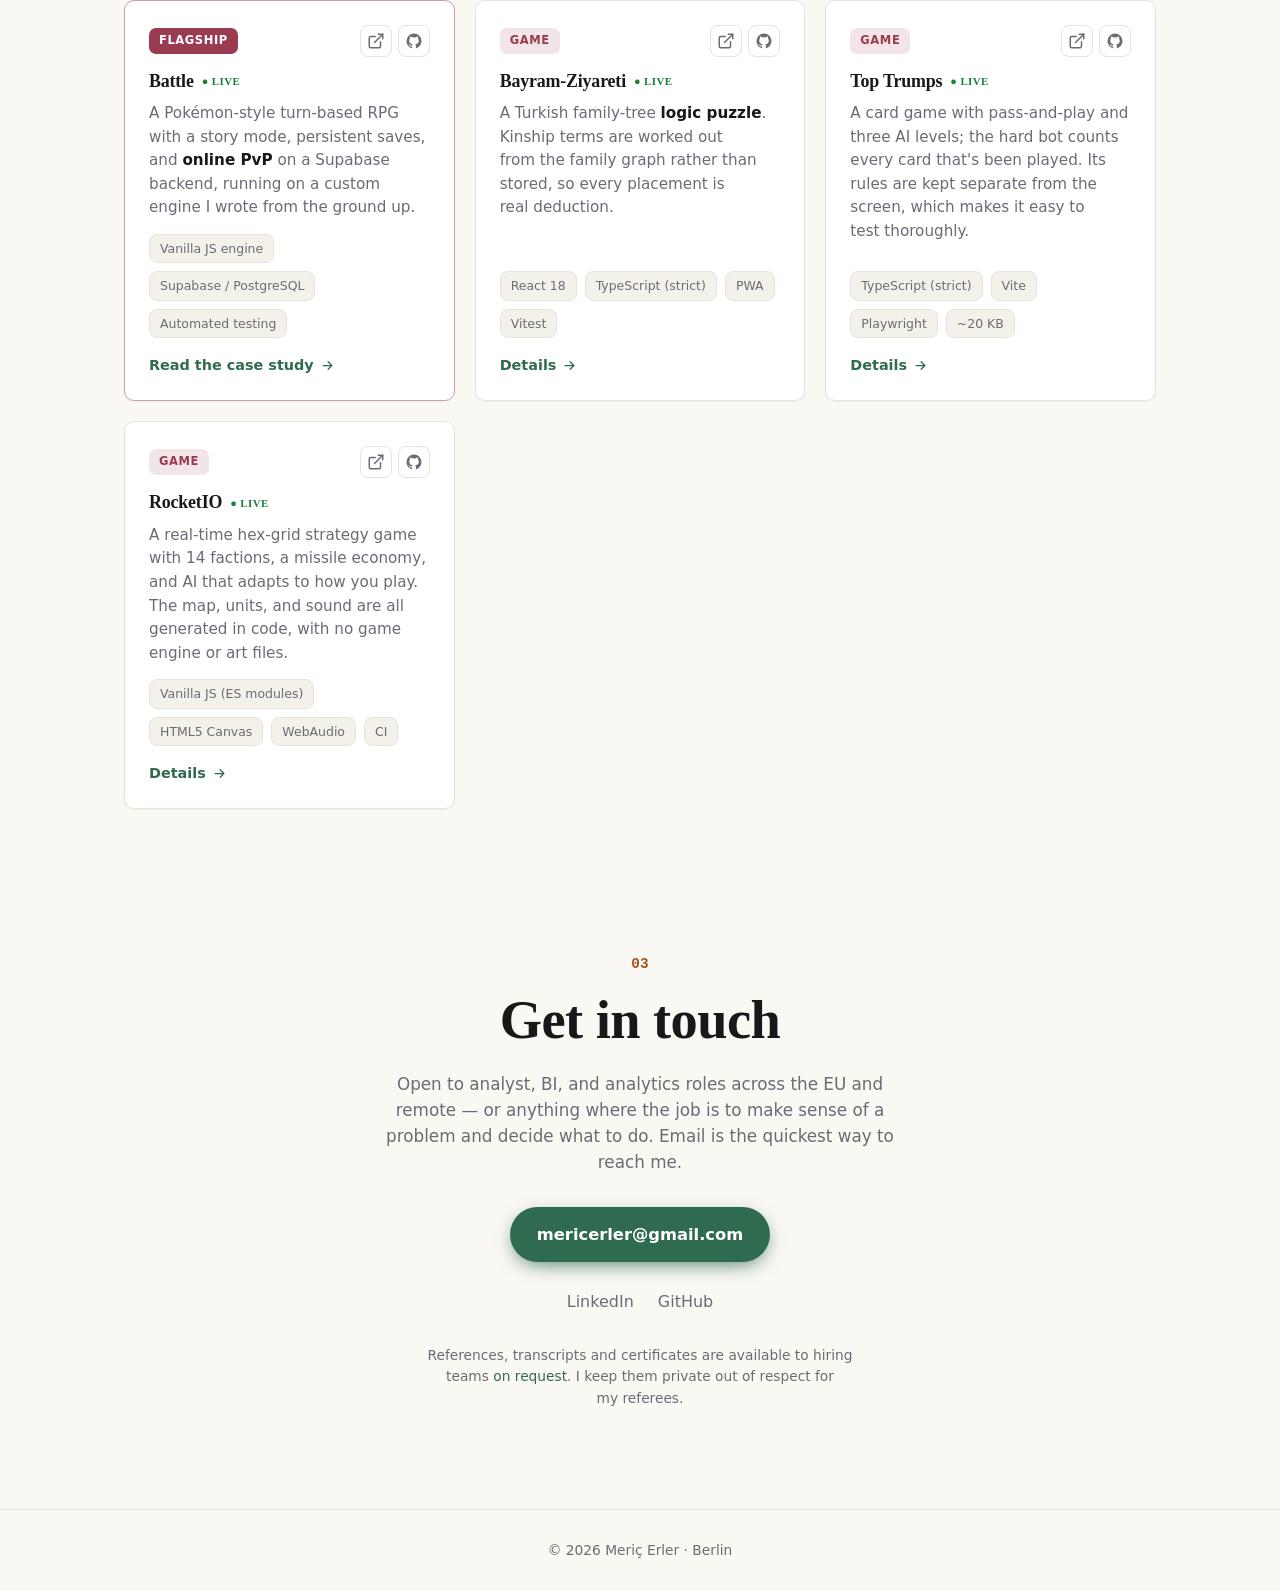
==== commit a1a9779c: "Simplify hero: lead with the about-me, no headline Rebased onto main so this contains only the hero " ====
--- a/index.html
+++ b/index.html
@@ -164,8 +164,8 @@
           <p class="card__desc">Tested <strong>150+ years</strong> of market history to see whether valuation predicts long-run returns, and to put a number on the risk you take on by holding stocks.</p>
           <div class="card__stats">
             <span class="stat"><b>150+ yrs</b>tested</span>
-            <span class="stat"><b>−81%</b>worst drawdown</span>
-            <span class="stat"><b>~2.4%/yr</b>real growth</span>
+            <span class="stat"><b>−80.6%</b>worst drawdown</span>
+            <span class="stat"><b>~2.5%/yr</b>real growth</span>
           </div>
           <ul class="tags tags--sm">
             <li>Python</li><li>statsmodels (OLS)</li><li>SQL window fns</li><li>pandas</li>
@@ -215,7 +215,7 @@
           <div class="card__stats">
             <span class="stat"><b>47→18→4%</b>D1 / D7 / D30</span>
             <span class="stat"><b>61%</b>OP item win rate</span>
-            <span class="stat"><b>AUC 0.80</b>payer model</span>
+            <span class="stat"><b>AUC 0.79</b>payer model</span>
           </div>
           <ul class="tags tags--sm">
             <li>Python</li><li>Logistic regression</li><li>z-tests</li><li>SQL</li>
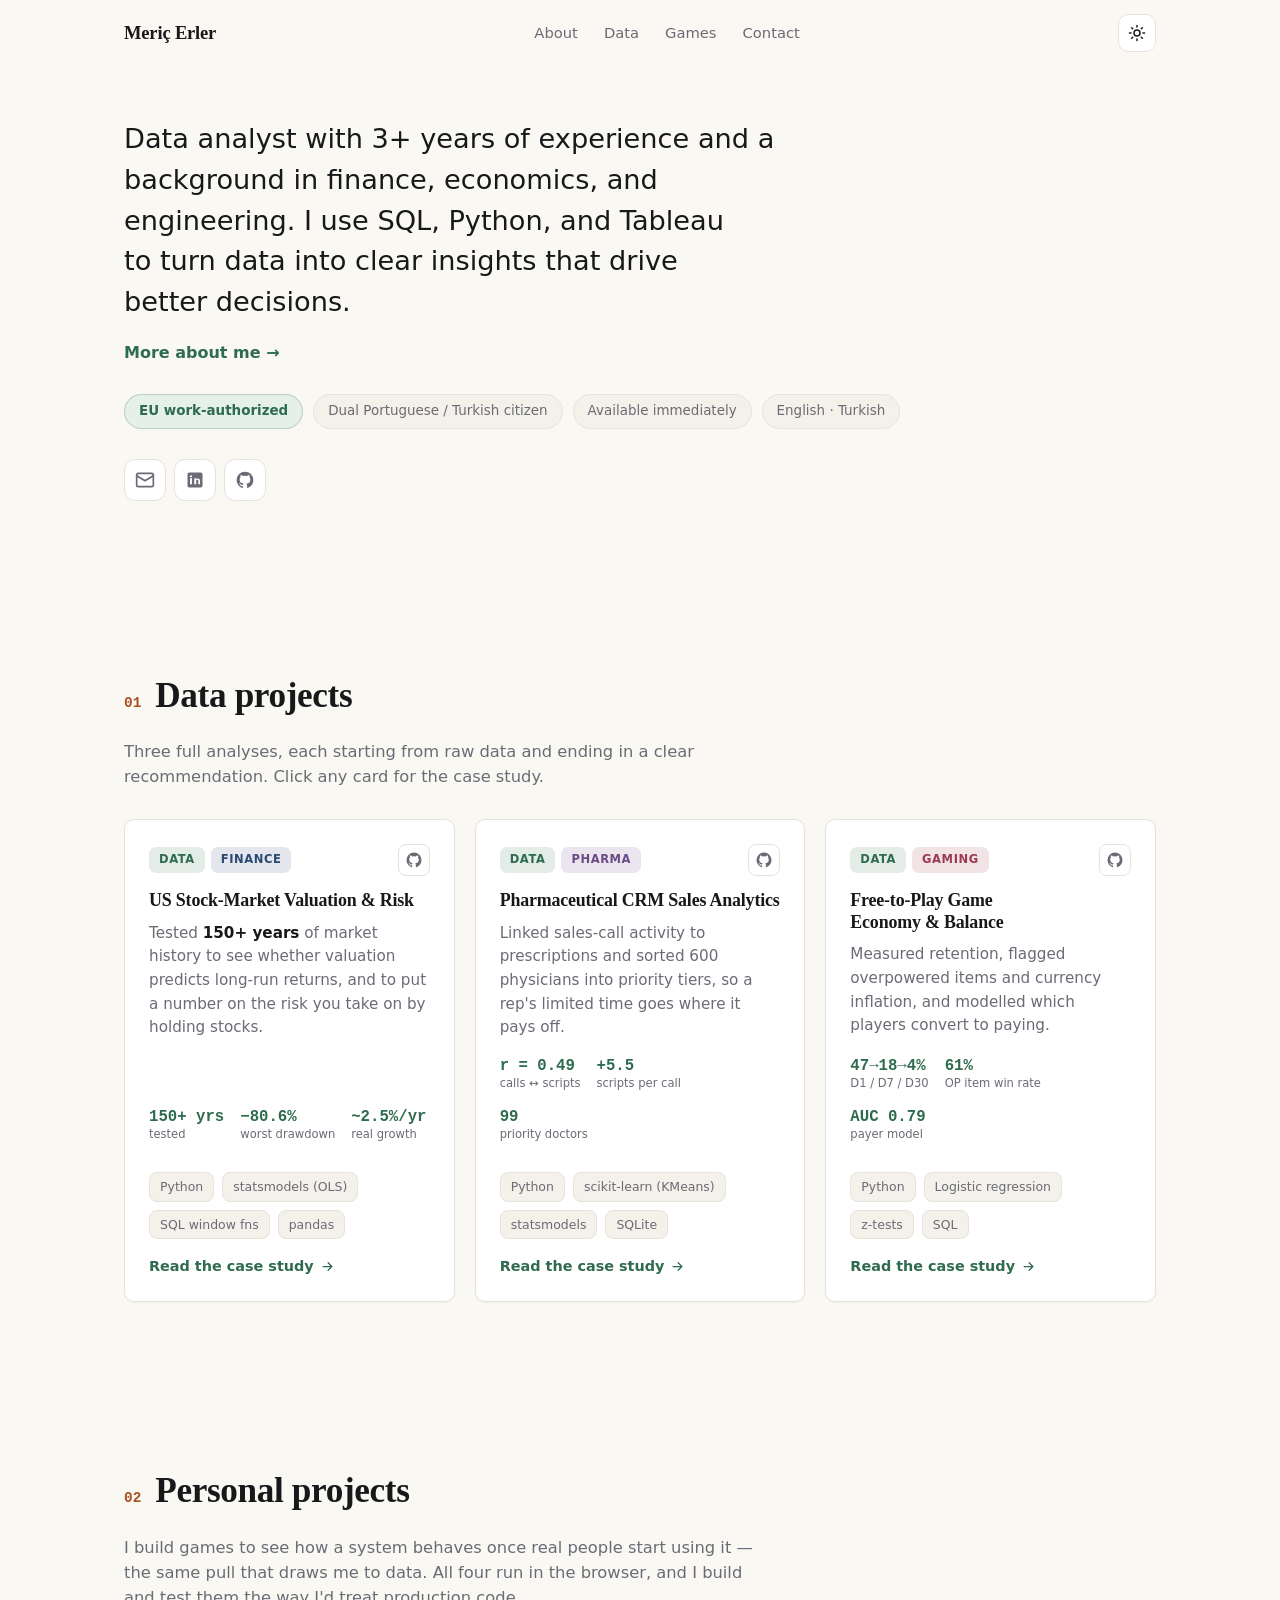
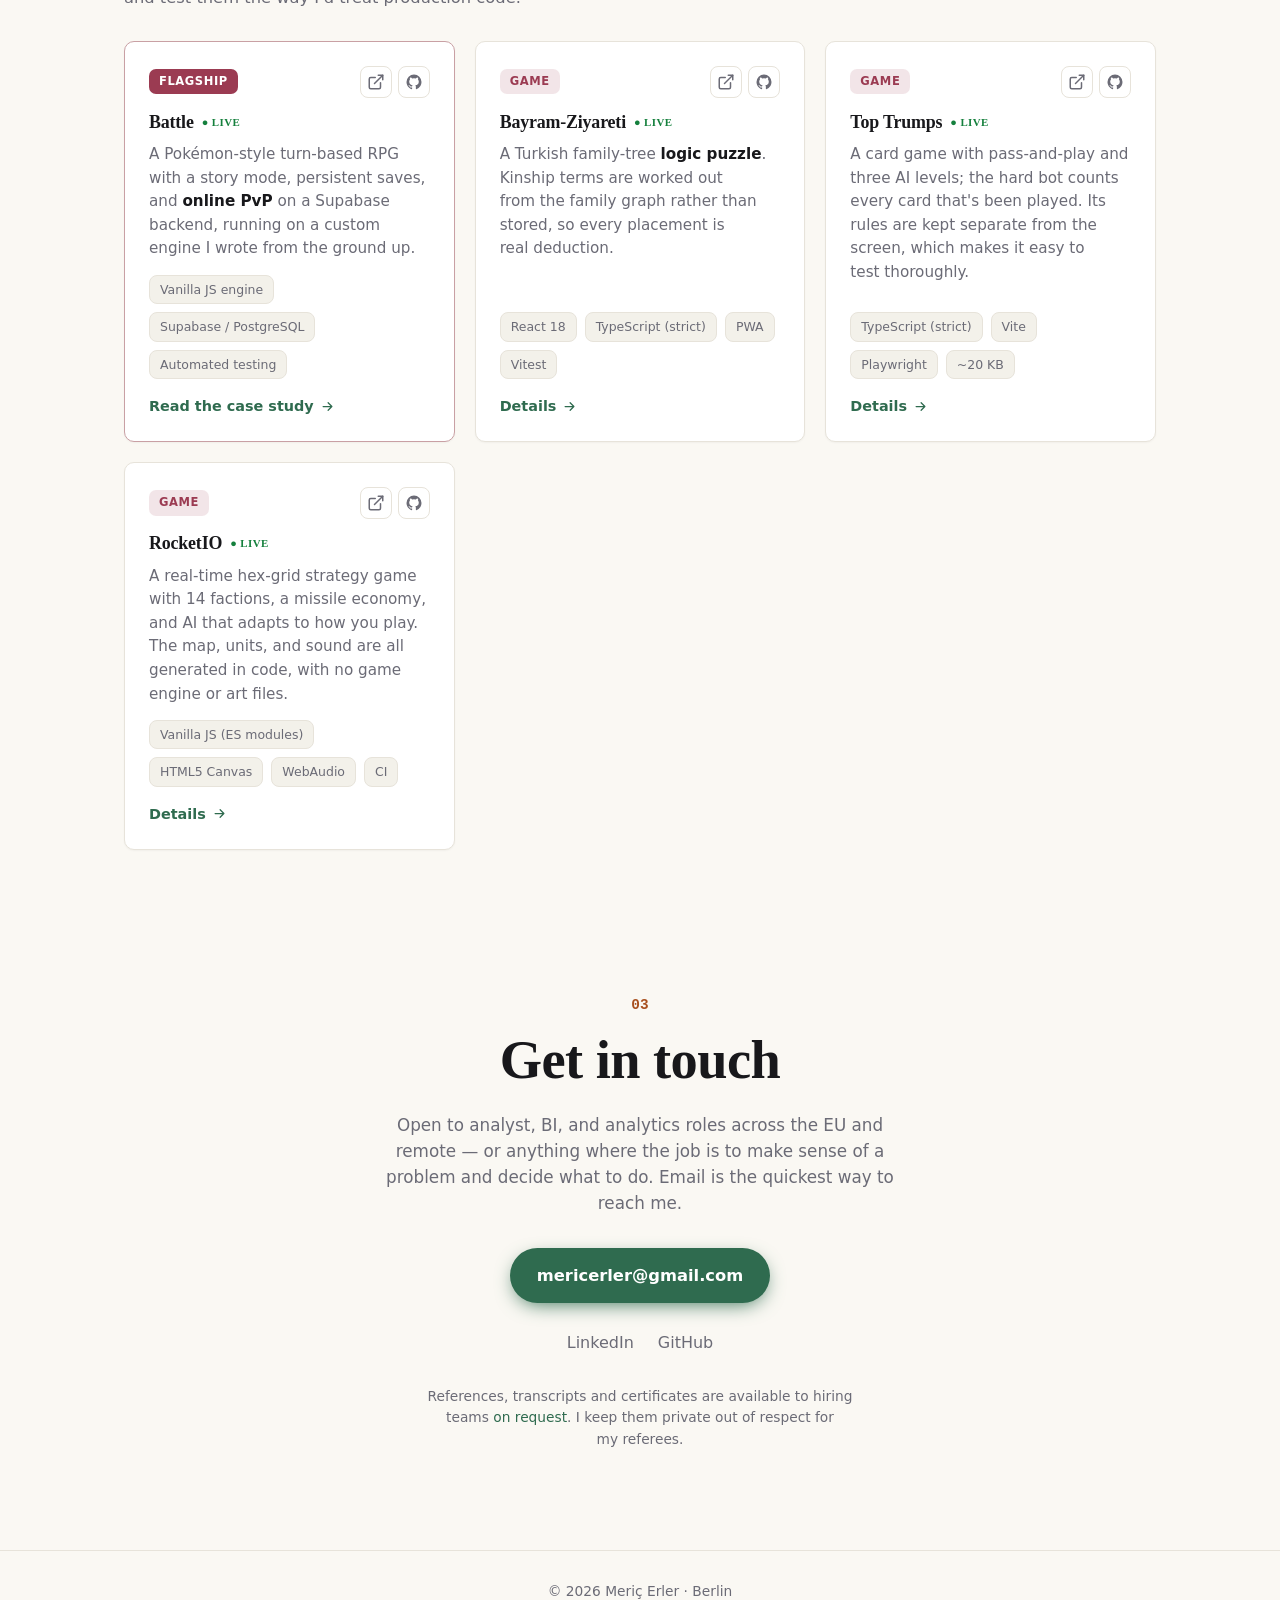
==== commit f7e278af: "Update hero copy to the data-analyst summary Replace the hero intro with the concise professional su" ====
--- a/index.html
+++ b/index.html
@@ -82,11 +82,11 @@
     <!-- ===== HERO ===== -->
     <section class="hero" id="hero">
       <div class="hero__inner reveal">
-        <h1 class="sr-only">Meriç Erler — analyst based in Berlin</h1>
+        <h1 class="sr-only">Meriç Erler — Data Analyst, Berlin</h1>
         <p class="hero__lead">
-          I'm Meriç, an analyst based in Berlin. My experience spans several fields, but my
-          core motivation remains the same. It is understanding how things work and exploring
-          details until I do.
+          Data analyst with 3+ years of experience and a background in finance, economics, and
+          engineering. I use SQL, Python, and Tableau to turn data into clear insights that
+          drive better decisions.
         </p>
         <p class="about__more"><a class="inline-link" href="about.html">More about me →</a></p>
 
